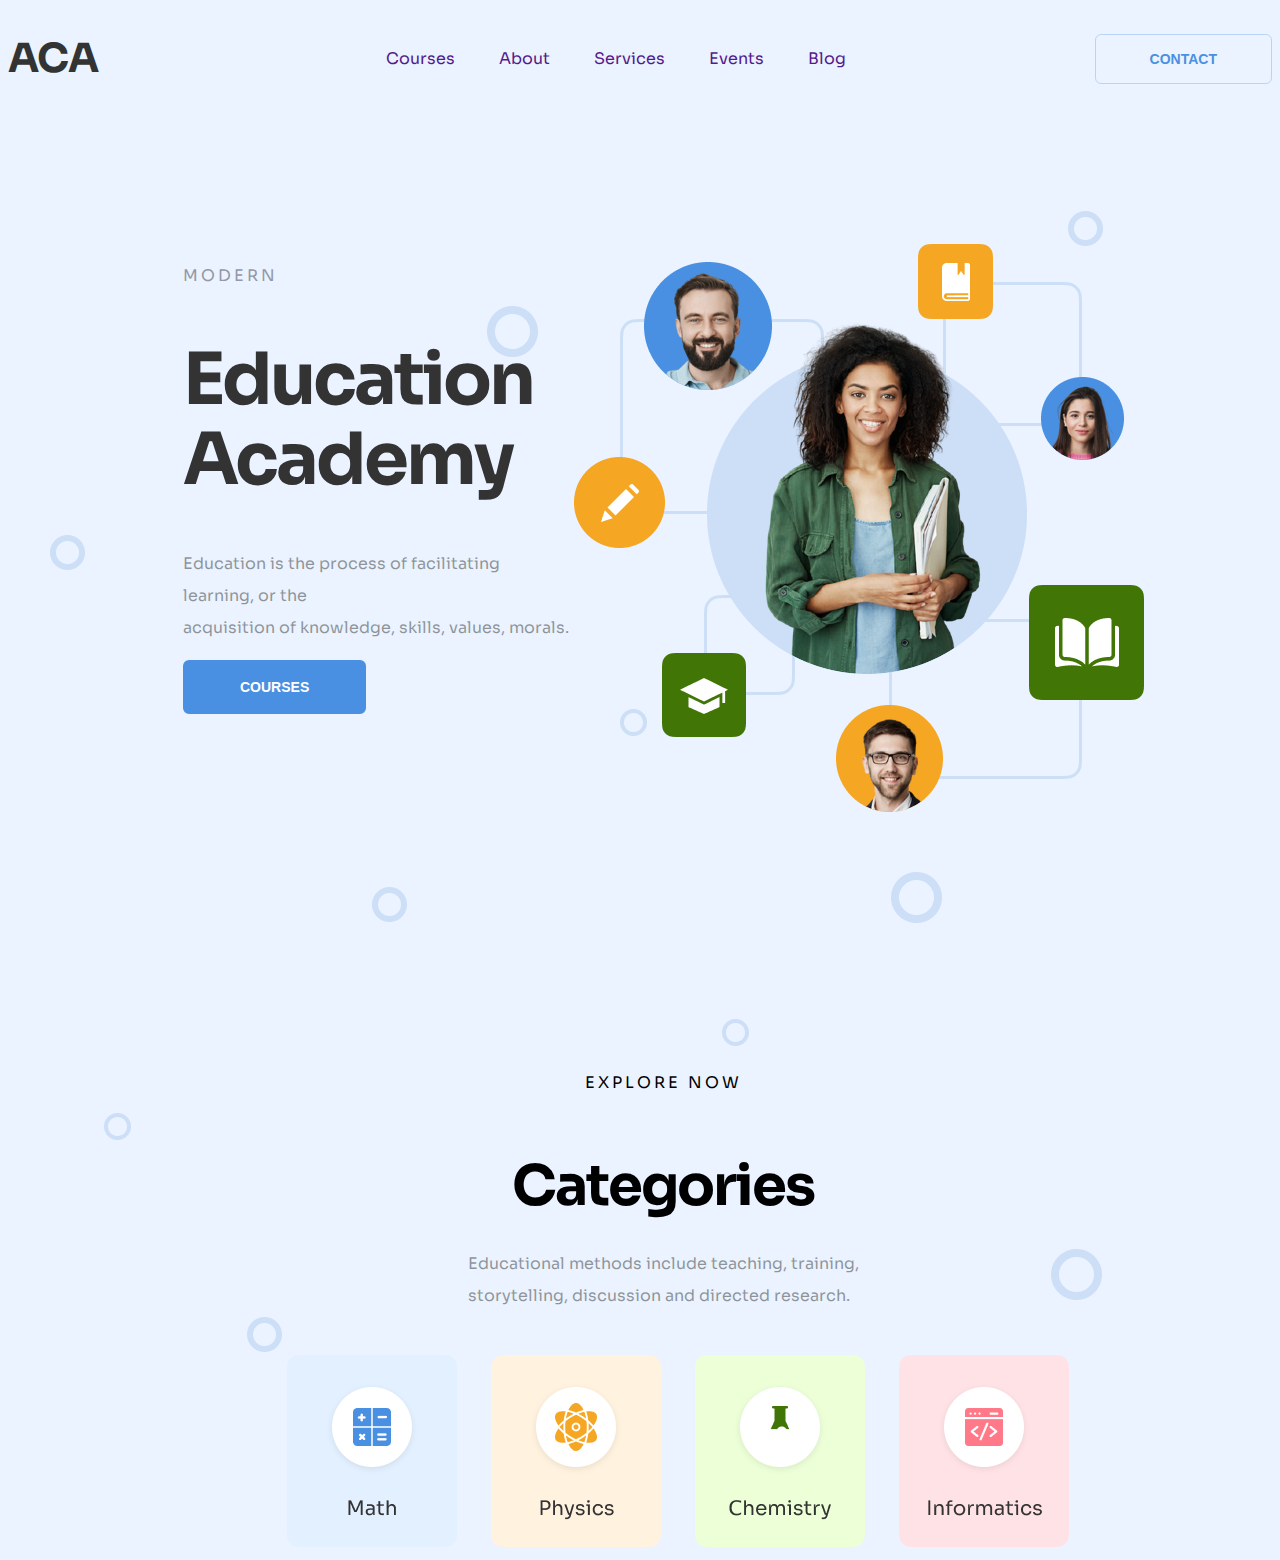
==== index.html @ 49e2a04e "Add files via upload" ====
<!DOCTYPE html>
<html lang="en">
<head>
    <meta charset="UTF-8">
    <meta http-equiv="X-UA-Compatible" content="IE=edge">
    <meta name="viewport" content="width=device-width, initial-scale=1.0">
    <title>Document</title>
    <link rel="stylesheet" href="style.css">
    <link rel="preconnect" href="https://fonts.googleapis.com">
<link rel="preconnect" href="https://fonts.gstatic.com" crossorigin>
<link href="https://fonts.googleapis.com/css2?family=Sora:wght@100;200;300;400;500;600;700;800&display=swap" rel="stylesheet">
</head>
<body>
    
        <header> 
                <div class="container">
                    <h1>ACA</h1>
                    <div class="links">
                        <a href="">
                            Courses
                        </a>
                        <a href="">
                            About
                        </a>
                        <a href="">
                            Services
                        </a>
                        <a href="">
                            Events
                        </a>
                        <a href="">
                            Blog
                        </a>
                    </div>
                    <input type="button" value="CONTACT">
                </div>
            </div>
        </header>
        
        <main>
                <div class="wrapper">
                    <div class="educ_academy">
                        <div class="Left_side">
                            <h3>Modern</h3>
                            <h1>Education
                                Academy</h1>
                            <p>Education is the process of facilitating learning, or the
                                <br> acquisition of knowledge, skills, values, morals.</p>
                            <input type="button" value="COURSES">
                        </div>
                        <img src="img/pic.png" alt="">
                    </div>
                        <div class="categories">
                            <h3>Explore Now</h3>
                            <h1>Categories</h1>
                            <p>Educational methods include teaching, training,<br>
                                storytelling, discussion and directed research.</p>
                                <div class="group">
                                    <img src="img/math.png" alt="">
                                    <img src="img/physics.png" alt="">
                                    <img src="img/chemistry.png" alt="">
                                    <img src="img/info.png" alt="">
                                </div>
                        </div>
                </div>
            </div>
        </main>
            
</body>
</html>
---- style.css ----
body{
    font-family: 'Sora', sans-serif;
    background-image: url(img/bg.png);
}

.wrapper{
    width: 76%;
    margin-left: 175px;
}
.container{
    display: flex;
    justify-content: space-between;
    align-items: center;
}

.links a{
    margin-left: 40px;
    cursor: pointer;
    text-decoration: none;
    font-weight: 400;
    font-size: 16px;
    line-height: 32px;
    text-align: center;
}

.container input{
    box-sizing: border-box;
    border: 1px solid rgba(74, 144, 226, 0.3);
    border-radius: 6px;
    font-weight: 700;
    font-size: 14px;
    line-height: 18px;
    text-align: center;
    text-transform: uppercase;
    color: #4A90E2;
    padding: 15px 54px;
    background: none;
    cursor: pointer;
}

.container input:hover{
    opacity: 0.8;
}

.container h1{
font-style: normal;
font-weight: 700;
font-size: 40px;
line-height: 48px;
letter-spacing: -1px;
color: #333333;
}

.educ_academy{
    display: flex;
    justify-content: space-between;
    margin-top: 134px;
}

.Left_side p{
    font-weight: 400;
    font-size: 16px;
    line-height: 32px;
    color: rgba(51, 51, 51, 0.5); 
}

.Left_side h1{
    font-weight: 700;
font-size: 72px;
line-height: 80px;
letter-spacing: -3px;

color: #333333;
}

.Left_side h3{
    font-weight: 400;
font-size: 16px;
line-height: 32px;
letter-spacing: 3px;
text-transform: uppercase;

color: #9497A5;
}

.Left_side input{
    border: solid #4a90e2;
    border-radius: 6px;
    background: #4A90E2;
    font-weight: 700;
    font-size: 14px;
    line-height: 18px;
    text-align: center;
    text-transform: uppercase;
    padding: 15px 54px;
    color: #FFFFFF;
    cursor: pointer;
}

.categories{
    margin-top: 239px;
    display: flex;
    flex-direction: column;
    align-items: center;
}

.categories h3{
    font-weight: 400;
font-size: 16px;
line-height: 32px;
letter-spacing: 3px;
text-transform: uppercase;
margin-bottom: 18px;
}

.categories h1{
    font-family: 'Sora';
font-style: normal;
font-weight: 700;
font-size: 56px;
line-height: 64px;
letter-spacing: -2px;
margin-bottom: 14px;
}

.categories p{
    font-weight: 400;
font-size: 16px;
line-height: 32px;
color: rgba(51, 51, 51, 0.5);
margin-bottom: 43px;

}

.group img{
    margin-left: 30px;
}
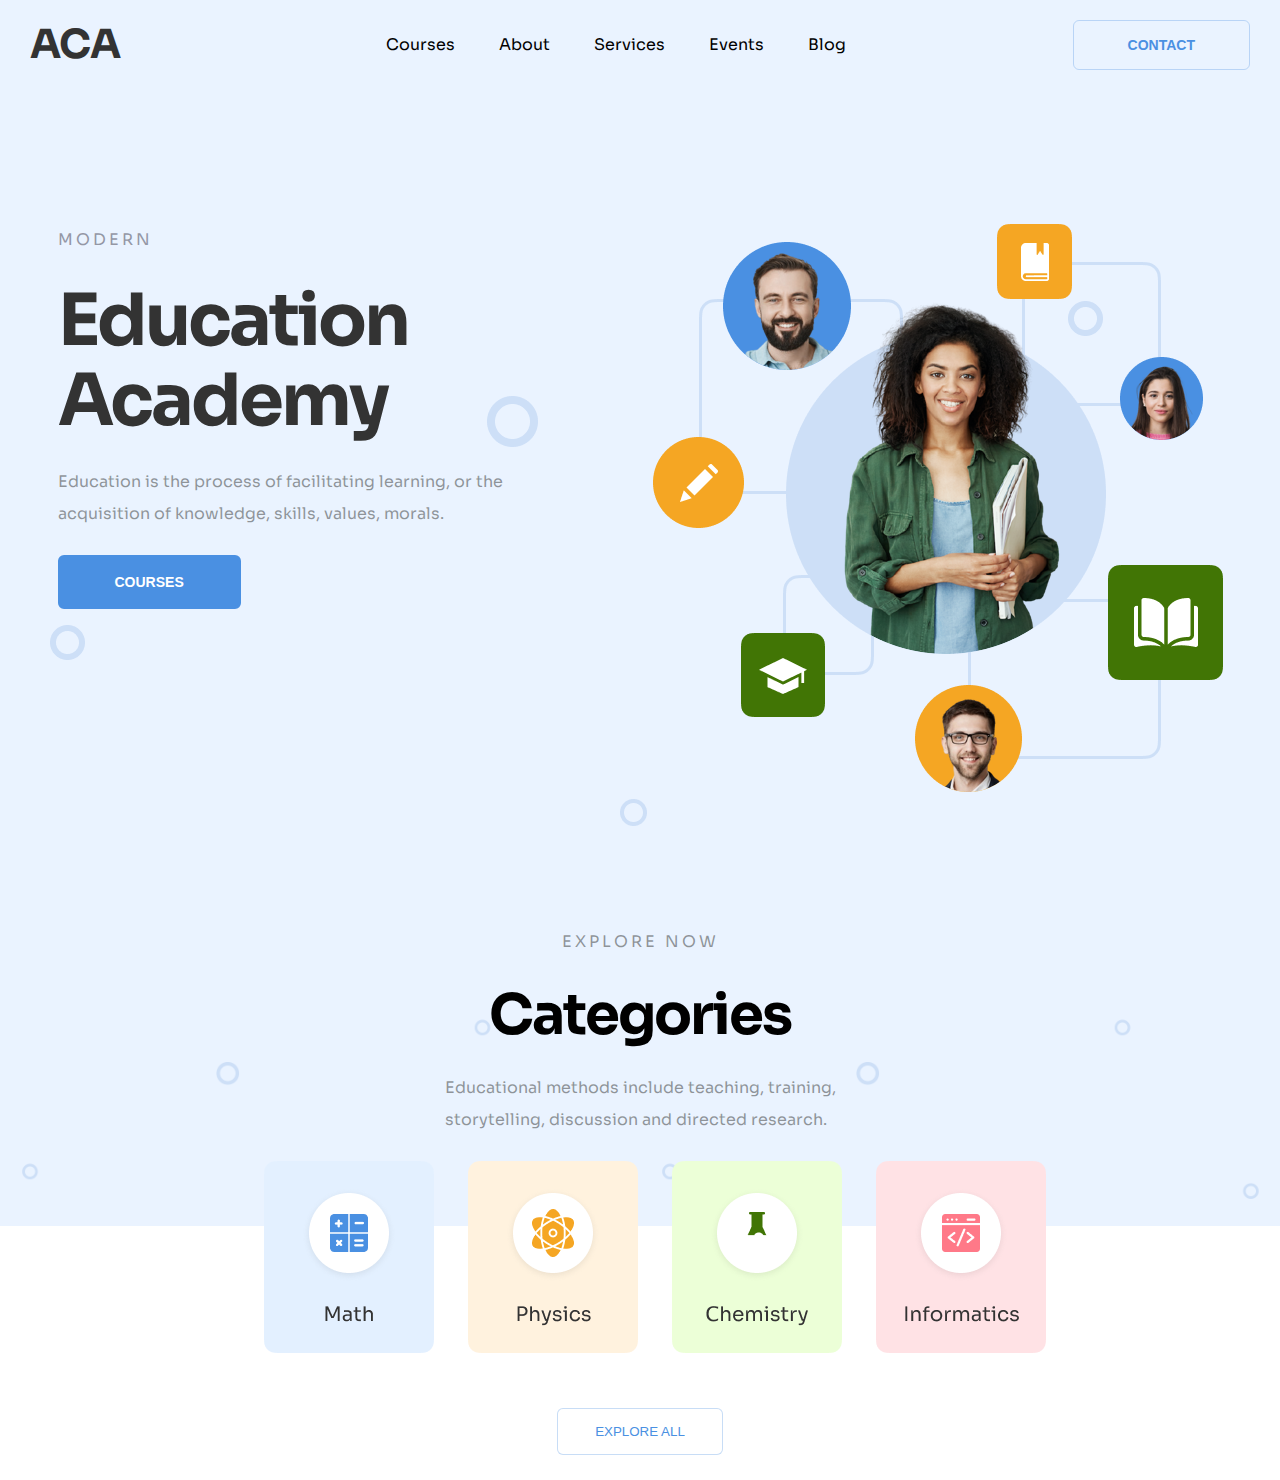
==== commit 4298b4f4: "Исправление фона" ====
--- a/index.html
+++ b/index.html
@@ -1,5 +1,6 @@
 <!DOCTYPE html>
 <html lang="en">
+
 <head>
     <meta charset="UTF-8">
     <meta http-equiv="X-UA-Compatible" content="IE=edge">
@@ -7,64 +8,81 @@
     <title>Document</title>
     <link rel="stylesheet" href="style.css">
     <link rel="preconnect" href="https://fonts.googleapis.com">
-<link rel="preconnect" href="https://fonts.gstatic.com" crossorigin>
-<link href="https://fonts.googleapis.com/css2?family=Sora:wght@100;200;300;400;500;600;700;800&display=swap" rel="stylesheet">
+    <link rel="preconnect" href="https://fonts.gstatic.com" crossorigin>
+    <link href="https://fonts.googleapis.com/css2?family=Sora:wght@100;200;300;400;500;600;700;800&display=swap"
+        rel="stylesheet">
 </head>
+
 <body>
-    
-        <header> 
-                <div class="container">
-                    <h1>ACA</h1>
-                    <div class="links">
-                        <a href="">
-                            Courses
-                        </a>
-                        <a href="">
-                            About
-                        </a>
-                        <a href="">
-                            Services
-                        </a>
-                        <a href="">
-                            Events
-                        </a>
-                        <a href="">
-                            Blog
-                        </a>
+
+    <header>
+        <div class="bg_blue">
+            <div class="container">
+                <h1>ACA</h1>
+                <div class="links">
+                    <a href="">
+                        Courses
+                    </a>
+                    <a href="">
+                        About
+                    </a>
+                    <a href="">
+                        Services
+                    </a>
+                    <a href="">
+                        Events
+                    </a>
+                    <a href="">
+                        Blog
+                    </a>
+                </div>
+                <input type="button" value="CONTACT">
+            </div>
+        </div>
+    </header>
+
+    <main>
+
+        <div class="bg_blue">
+            <div class="container">
+                <div class="educ_academy">
+                    <div class="Left_side">
+                        <h3>Modern</h3>
+                        <h1>Education
+                            <br>
+                            Academy
+                        </h1>
+                        <p>Education is the process of facilitating learning, or the
+                            <br> acquisition of knowledge, skills, values, morals.
+                        </p>
+                        <input type="button" value="COURSES">
                     </div>
-                    <input type="button" value="CONTACT">
+                    <img src="img/pic.png" alt="">
                 </div>
             </div>
-        </header>
-        
-        <main>
-                <div class="wrapper">
-                    <div class="educ_academy">
-                        <div class="Left_side">
-                            <h3>Modern</h3>
-                            <h1>Education
-                                Academy</h1>
-                            <p>Education is the process of facilitating learning, or the
-                                <br> acquisition of knowledge, skills, values, morals.</p>
-                            <input type="button" value="COURSES">
-                        </div>
-                        <img src="img/pic.png" alt="">
-                    </div>
-                        <div class="categories">
-                            <h3>Explore Now</h3>
-                            <h1>Categories</h1>
-                            <p>Educational methods include teaching, training,<br>
-                                storytelling, discussion and directed research.</p>
-                                <div class="group">
-                                    <img src="img/math.png" alt="">
-                                    <img src="img/physics.png" alt="">
-                                    <img src="img/chemistry.png" alt="">
-                                    <img src="img/info.png" alt="">
-                                </div>
-                        </div>
-                </div>
+        </div>
+
+        <div class="categories">
+
+            <div class="bg_blue"></div>
+
+            <h3>Explore Now</h3>
+            <h1>Categories</h1>
+            <p>Educational methods include teaching, training,<br>
+                storytelling, discussion and directed research.</p>
+            <div class="group">
+                <img src="img/math.png" alt="">
+                <img src="img/physics.png" alt="">
+                <img src="img/chemistry.png" alt="">
+                <img src="img/info.png" alt="">
             </div>
-        </main>
-            
+            <input type="button" value="Explore all">
+
+        </div>
+
+        </div>
+    </main>
+
 </body>
+
 </html>--- a/style.css
+++ b/style.css
@@ -1,29 +1,45 @@
-body{
-    font-family: 'Sora', sans-serif;
-    background-image: url(img/bg.png);
+* {
+    box-sizing: border-box;
+    margin: 0;
 }
 
-.wrapper{
+body {
+    font-family: 'Sora', sans-serif;
+}
+
+input {
+    background-color: white;
+    border: 1px solid rgba(74, 144, 226, 0.3);
+    border-radius: 6px;
+    padding: 15px 37px;
+    color: #4A90E2;
+    text-transform: uppercase;
+}
+
+input:hover {
+    opacity: .8;
+    cursor: pointer;
+}
+
+
+
+.bg_blue {
+    background: url('img/bg.png');
+}
+
+.wrapper {
     width: 76%;
     margin-left: 175px;
 }
-.container{
+
+.container {
     display: flex;
-    justify-content: space-between;
+    justify-content: center;
     align-items: center;
 }
 
-.links a{
-    margin-left: 40px;
-    cursor: pointer;
-    text-decoration: none;
-    font-weight: 400;
-    font-size: 16px;
-    line-height: 32px;
-    text-align: center;
-}
-
-.container input{
+/* Выбери этот вариант инпута или тот, что выше */
+.container input {
     box-sizing: border-box;
     border: 1px solid rgba(74, 144, 226, 0.3);
     border-radius: 6px;
@@ -38,52 +54,71 @@
     cursor: pointer;
 }
 
-.container input:hover{
-    opacity: 0.8;
+.container h1 {
+    font-style: normal;
+    font-weight: 700;
+    font-size: 40px;
+    line-height: 48px;
+    letter-spacing: -1px;
+    color: #333333;
 }
 
-.container h1{
-font-style: normal;
-font-weight: 700;
-font-size: 40px;
-line-height: 48px;
-letter-spacing: -1px;
-color: #333333;
+
+
+header .container {
+    justify-content: space-between;
+    padding: 20px 30px;
 }
 
-.educ_academy{
-    display: flex;
-    justify-content: space-between;
-    margin-top: 134px;
-}
-
-.Left_side p{
+.links a {
+    color: black;
+    margin-left: 40px;
+    cursor: pointer;
+    text-decoration: none;
     font-weight: 400;
     font-size: 16px;
     line-height: 32px;
-    color: rgba(51, 51, 51, 0.5); 
+    text-align: center;
 }
 
-.Left_side h1{
-    font-weight: 700;
-font-size: 72px;
-line-height: 80px;
-letter-spacing: -3px;
 
-color: #333333;
+.educ_academy {
+    display: flex;
+    justify-content: space-between;
+    padding: 134px 0;
 }
 
-.Left_side h3{
-    font-weight: 400;
-font-size: 16px;
-line-height: 32px;
-letter-spacing: 3px;
-text-transform: uppercase;
-
-color: #9497A5;
+.Left_side * {
+    padding-bottom: 25px;
 }
 
-.Left_side input{
+.Left_side p {
+    font-weight: 400;
+    font-size: 16px;
+    line-height: 32px;
+    color: rgba(51, 51, 51, 0.5);
+}
+
+.Left_side h1 {
+    font-weight: 700;
+    font-size: 72px;
+    line-height: 80px;
+    letter-spacing: -3px;
+
+    color: #333333;
+}
+
+.Left_side h3 {
+    font-weight: 400;
+    font-size: 16px;
+    line-height: 32px;
+    letter-spacing: 3px;
+    text-transform: uppercase;
+
+    color: #9497A5;
+}
+
+.Left_side input {
     border: solid #4a90e2;
     border-radius: 6px;
     background: #4A90E2;
@@ -97,42 +132,56 @@
     cursor: pointer;
 }
 
-.categories{
-    margin-top: 239px;
+.educ_academy img {
+    padding-left: 150px;
+}
+
+
+
+.categories {
     display: flex;
     flex-direction: column;
     align-items: center;
 }
 
-.categories h3{
-    font-weight: 400;
-font-size: 16px;
-line-height: 32px;
-letter-spacing: 3px;
-text-transform: uppercase;
-margin-bottom: 18px;
+.categories * {
+    margin-bottom: 25px;
 }
 
-.categories h1{
-    font-family: 'Sora';
-font-style: normal;
-font-weight: 700;
-font-size: 56px;
-line-height: 64px;
-letter-spacing: -2px;
-margin-bottom: 14px;
+.categories .bg_blue {
+    position: absolute;
+    z-index: -1;
+    width: 100%;
+    height: 300px;
+    background-size: 50%;
 }
 
-.categories p{
+.categories h3 {
+    color: rgba(51, 51, 51, 0.5);
     font-weight: 400;
-font-size: 16px;
-line-height: 32px;
-color: rgba(51, 51, 51, 0.5);
-margin-bottom: 43px;
+    font-size: 16px;
+    line-height: 32px;
+    letter-spacing: 3px;
+    text-transform: uppercase;
+}
+
+.categories h1 {
+    font-family: 'Sora';
+    font-style: normal;
+    font-weight: 700;
+    font-size: 56px;
+    line-height: 64px;
+    letter-spacing: -2px;
+}
+
+.categories p {
+    font-weight: 400;
+    font-size: 16px;
+    line-height: 32px;
+    color: rgba(51, 51, 51, 0.5);
 
 }
 
-.group img{
+.group img {
     margin-left: 30px;
-}
-
+}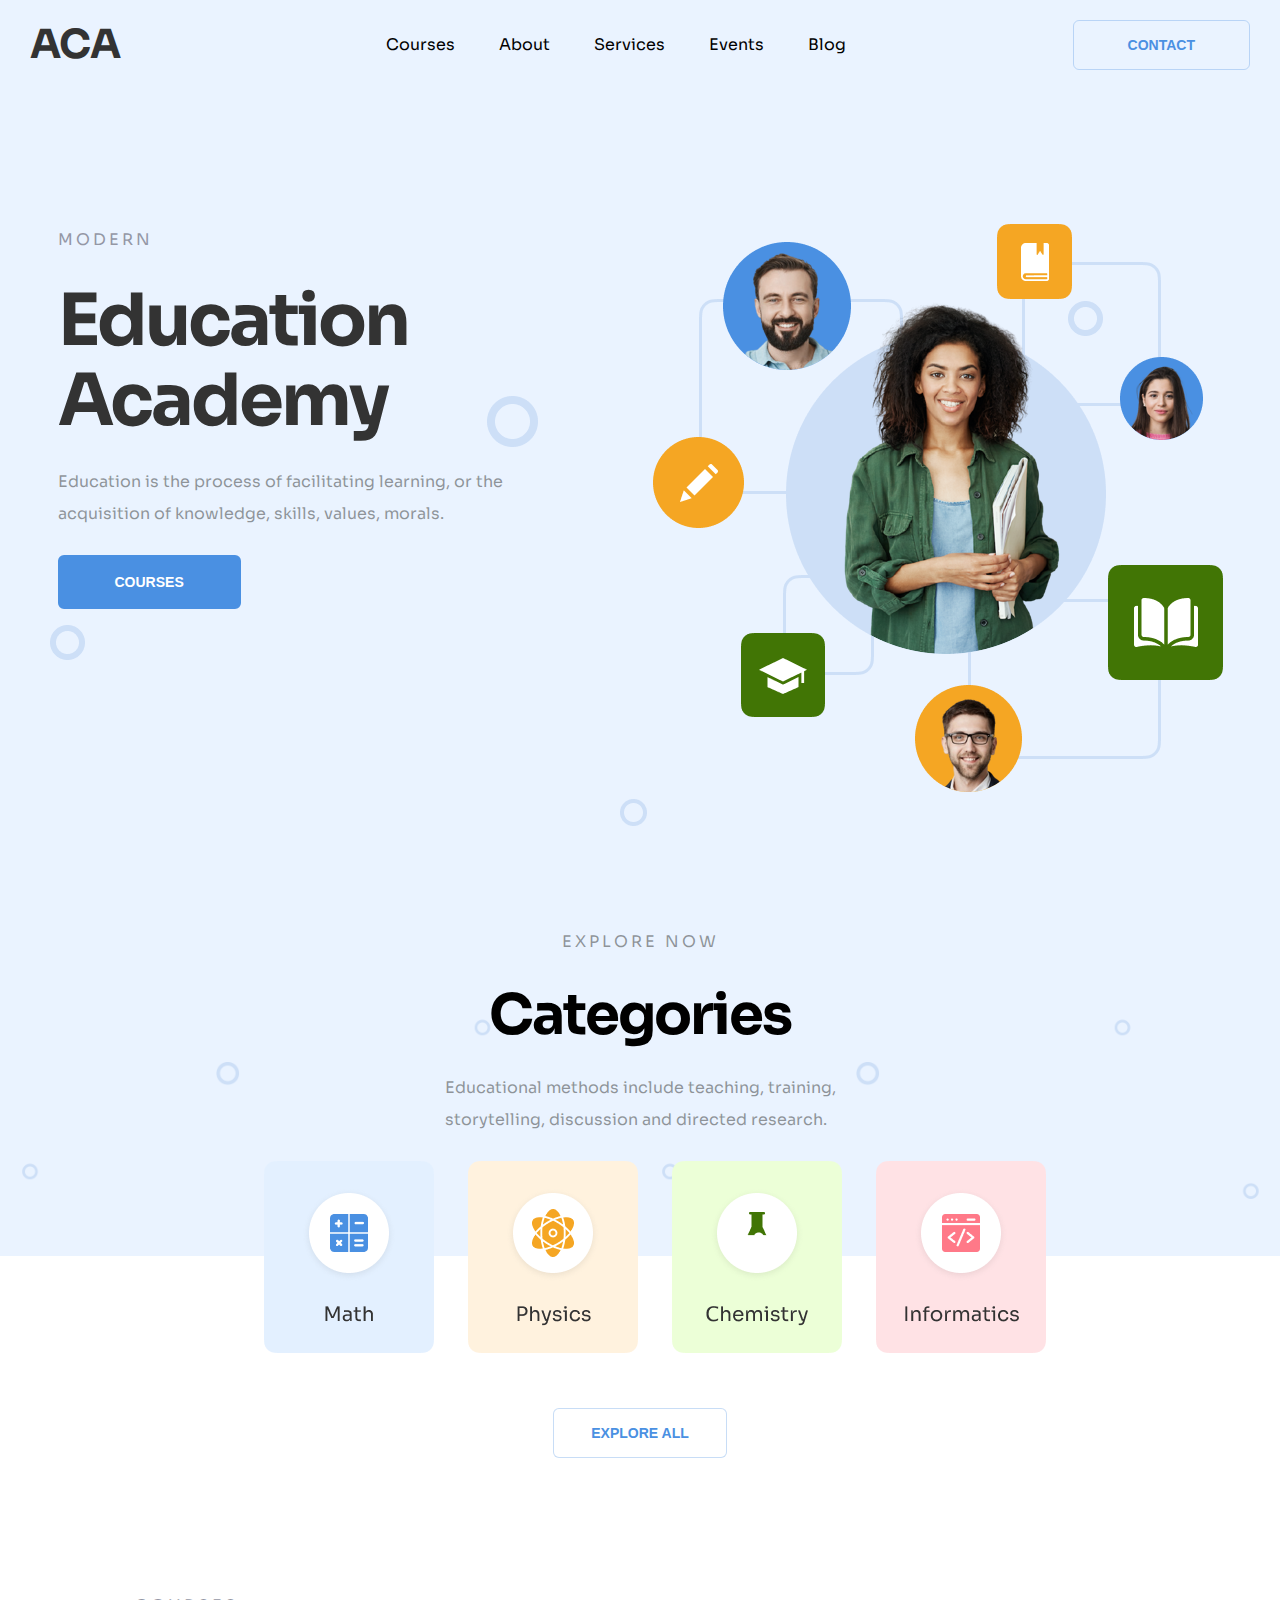
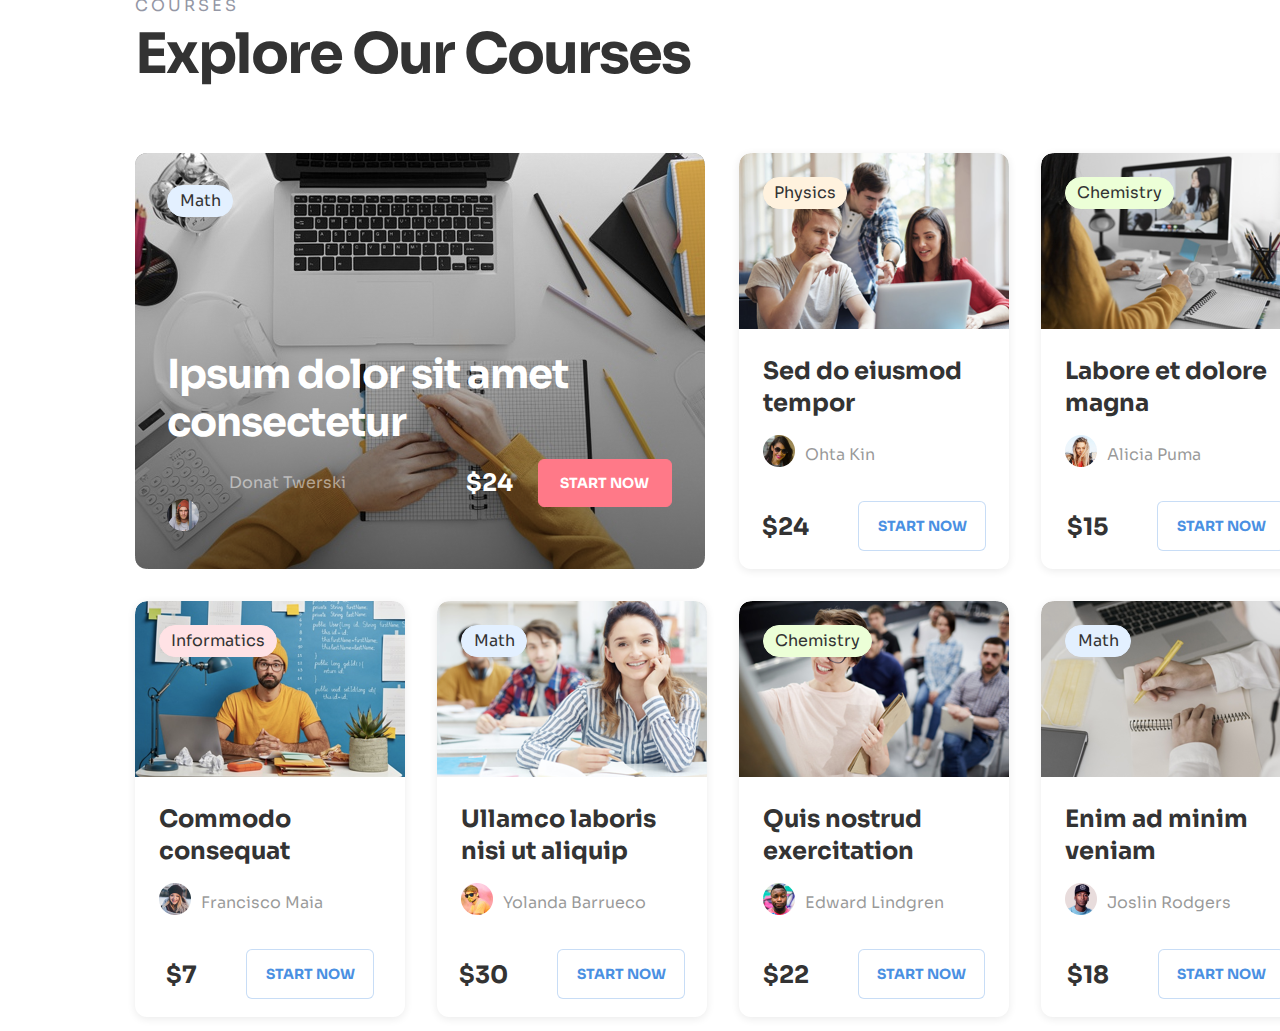
==== commit 79bac441: "Add files via upload" ====
--- a/index.html
+++ b/index.html
@@ -45,7 +45,7 @@
 
         <div class="bg_blue">
             <div class="container">
-                <div class="educ_academy">
+                <section class="educ_academy">
                     <div class="Left_side">
                         <h3>Modern</h3>
                         <h1>Education
@@ -58,11 +58,11 @@
                         <input type="button" value="COURSES">
                     </div>
                     <img src="img/pic.png" alt="">
-                </div>
+                </section>
             </div>
         </div>
 
-        <div class="categories">
+        <section class="categories">
 
             <div class="bg_blue"></div>
 
@@ -77,10 +77,88 @@
                 <img src="img/info.png" alt="">
             </div>
             <input type="button" value="Explore all">
+        </section>
 
-        </div>
-
-        </div>
+        <section class="courses">
+            <h5>Courses</h5>
+            <h2>Explore Our 
+                Courses</h2>
+                <div class="courses_container">
+                    <div class="course1">
+                        <input type="text" value="Math" class="Math">
+                        <h1>Ipsum dolor sit amet
+                            consectetur</h1>
+                            <div class="group_course1">
+                                <h4>Donat Twerski</h4>
+                                <p>$24</p>
+                                <input type="button" value="Start Now">
+                            </div>
+                        
+                    </div>
+                    <div class="course2">
+                        <input type="text" value="Physics" class="Physics">
+                        <p class="course_text">Sed do eiusmod tempor</p>
+                        <h4 class="course_name">Ohta Kin</h4>
+                        <div class="group_course2">
+                            
+                            <p class="prising">$24</p>
+                            <input type="button" value="Start Now" class="button_courses">
+                        </div>
+                        
+                    </div>
+                    <div class="course3">
+                        <input type="text" value="Chemistry" class="Chemistry">
+                        <p class="course_text">Labore et dolore magna</p>
+                        <h4 class="course_name">Alicia Puma</h4>
+                        <div class="group_course2">
+                            
+                            <p class="prising">$15</p>
+                            <input type="button" value="Start Now" class="button_courses">
+                        </div>
+                        
+                    </div>
+                    <div class="course4">
+                        <input type="text" value="Informatics" class="Informatics">
+                        <p class="course_text">Commodo consequat</p>
+                        <h4 class="course_name">Francisco Maia</h4>
+                        <div class="group_course2">
+                            
+                            <p class="prising">$7</p>
+                            <input type="button" value="Start Now" class="button_courses">
+                        </div>
+                    </div>
+                    <div class="course5">
+                        <input type="text" value="Math" class="Math2">
+                        <p class="course_text">Ullamco laboris <br> nisi ut aliquip</p>
+                        <h4 class="course_name">Yolanda Barrueco</h4>
+                        <div class="group_course2">
+                            
+                            <p class="prising">$30</p>
+                            <input type="button" value="Start Now" class="button_courses">
+                        </div>
+                    </div>
+                    <div class="course6">
+                        <input type="text" value="Chemistry" class="Chemistry">
+                        <p class="course_text">Quis nostrud exercitation</p>
+                        <h4 class="course_name">Edward Lindgren</h4>
+                        <div class="group_course2">
+                            
+                            <p class="prising">$22</p>
+                            <input type="button" value="Start Now" class="button_courses">
+                        </div>
+                    </div>
+                    <div class="course7">
+                        <input type="text" value="Math" class="Math2">
+                        <p class="course_text">Enim ad minim veniam</p>
+                        <h4 class="course_name">Joslin Rodgers</h4>
+                        <div class="group_course2">
+                            
+                            <p class="prising">$18</p>
+                            <input type="button" value="Start Now" class="button_courses">
+                    </div>
+                                  
+                </div>
+        </section>
     </main>
 
 </body>
--- a/style.css
+++ b/style.css
@@ -7,14 +7,7 @@
     font-family: 'Sora', sans-serif;
 }
 
-input {
-    background-color: white;
-    border: 1px solid rgba(74, 144, 226, 0.3);
-    border-radius: 6px;
-    padding: 15px 37px;
-    color: #4A90E2;
-    text-transform: uppercase;
-}
+
 
 input:hover {
     opacity: .8;
@@ -25,11 +18,6 @@
 
 .bg_blue {
     background: url('img/bg.png');
-}
-
-.wrapper {
-    width: 76%;
-    margin-left: 175px;
 }
 
 .container {
@@ -38,7 +26,6 @@
     align-items: center;
 }
 
-/* Выбери этот вариант инпута или тот, что выше */
 .container input {
     box-sizing: border-box;
     border: 1px solid rgba(74, 144, 226, 0.3);
@@ -152,7 +139,7 @@
     position: absolute;
     z-index: -1;
     width: 100%;
-    height: 300px;
+    height: 330px;
     background-size: 50%;
 }
 
@@ -184,4 +171,267 @@
 
 .group img {
     margin-left: 30px;
+}
+
+.categories input{
+    font-weight: 700;
+    font-size: 14px;
+    line-height: 18px;
+    color: #4A90E2;
+    border: 1px solid rgba(74, 144, 226, 0.3);
+    border-radius: 6px;
+    padding:15px 37px;
+    background: #ffffff;
+    text-transform: uppercase;
+}
+
+.courses h2{
+    font-weight: 700;
+font-size: 56px;
+line-height: 64px;
+letter-spacing: -2px;
+
+color: #333333;
+}
+
+.courses h5{
+    font-weight: 400;
+font-size: 16px;
+line-height: 32px;
+letter-spacing: 3px;
+text-transform: uppercase;
+
+color: #9497A5;
+}
+
+.courses{
+    margin-left: 135px;
+    margin-top: 107px;
+}
+
+.courses_container{
+    display: grid;
+    grid-template-columns: repeat(4,1fr);
+    grid-template-rows: repeat(2,1fr);
+    grid-gap: 32px;
+    margin-top: 67px;
+}
+
+.course1{
+    width: 570px;
+    height: 416px;
+    background-image: url(img/Group\ 8.png);
+    grid-column: span 2;
+}
+
+.Math{
+    font-family: 'Sora';
+    font-weight: 400;
+    font-size: 16px;
+    line-height: 32px;
+    color: #333333;
+    background: #E3F0FF;
+    border: 1px solid #E3F0FF;
+    border-radius: 16px;
+    width: 66px;
+    height: 32px;
+    text-align: center;
+    margin: 32px 32px;
+}
+
+.Math2{
+    font-family: 'Sora';
+    font-weight: 400;
+    font-size: 16px;
+    line-height: 32px;
+    color: #333333;
+    background: #E3F0FF;
+    border: 1px solid #E3F0FF;
+    border-radius: 16px;
+    width: 66px;
+    height: 32px;
+    text-align: center;
+    margin: 24px;
+}
+
+.course1 h1{
+    font-family: 'Sora';
+    font-weight: 700;
+    font-size: 40px;
+    line-height: 48px;
+    letter-spacing: -1px;
+    color: #FFFFFF;
+    padding: 102px 0 0 32px;
+}
+
+.course1 h4{
+    font-family: 'Sora';
+    font-weight: 400;
+    font-size: 16px;
+    line-height: 32px;
+    color: rgba(255, 255, 255, 0.502972);
+}
+
+.group_course1{
+    display: flex;
+    justify-content: center;
+    align-items: center;
+    margin-top: 12px;
+    margin-left: 60px;
+}
+
+.group_course1 p{
+    font-family: 'Sora';
+    margin-left: 120px;
+    font-weight: 700;
+font-size: 24px;
+line-height: 32px;
+color: #FFFFFF;
+}
+
+.group_course1 input{
+    font-family: 'Sora';
+    margin-left: 25px;
+    font-weight: 700;
+    font-size: 14px;
+    line-height: 18px;
+    text-align: center;
+    text-transform: uppercase;
+    color: #FFFFFF;
+    background: #FF7988;
+    width: 134px;
+    height: 48px;
+    border: 1px solid #FF7988;
+    border-radius: 6px;
+}
+
+.course2{
+background-image: url(img/Group\ 7.png);
+}
+
+.course3{
+    background-image: url(img/Group\ 9.png);
+    }
+
+.course4{
+background-image: url(img/Group\ 6.png);
+}
+
+.course5{
+background-image: url(img/Group\ 5.png);
+}
+
+.course6{
+background-image: url(img/Group\ 3.png);
+}
+
+.course7{
+background-image: url(img/Group\ 4.png);
+}
+
+.course2 ,.course3,.course4,.course5,.course6,.course7{
+width: 270px;
+height: 416px;
+background-repeat: no-repeat;
+box-shadow: 0px 2px 8px rgba(0, 0, 0, 0.0818614);
+border-radius: 12px;
+}
+
+.Physics{
+    font-weight: 400;
+    font-size: 16px;
+    line-height: 32px;
+    color: #333333;
+    font-family: 'Sora';
+    background: #FFF2DE;
+    border-radius: 16px;
+    width: 84px;
+    height: 32px;
+    text-align: center;
+    margin: 24px;
+    border: 1px solid #fff2de;
+}
+
+.course_text{
+    font-weight: 700;
+    font-size: 24px;
+    line-height: 32px;
+    color: #333333;
+    font-family: 'Sora';
+    margin-top: 122px;
+    margin-left: 24px;
+}
+
+.course_name{
+    font-family: 'Sora';
+    padding:20px 0 0 66px;
+    font-weight: 400;
+    font-size: 16px;
+    line-height: 32px;
+    color: rgba(51, 51, 51, 0.5);
+}
+
+.prising{
+    font-family: 'Sora';
+    font-style: normal;
+    font-weight: 700;
+    font-size: 24px;
+    line-height: 32px;
+    color: #333333;
+}
+
+.group_course2{
+    display: flex;
+    justify-content: center;
+    align-items: center;
+}
+
+.group_course2 input{
+    margin-left: 49px;
+    margin-top: 30px;
+    margin-bottom: 32px;
+    font-family: 'Sora';
+    font-style: normal;
+    font-weight: 700;
+    font-size: 14px;
+    line-height: 18px;
+    text-align: center;
+    text-transform: uppercase;
+    color: #4A90E2;
+    border: 1px solid rgba(74, 144, 226, 0.3);
+    border-radius: 6px;
+    padding: 15px 18.02px;
+    background: #ffffff;
+}
+
+.Chemistry{
+    font-family: 'Sora';
+    font-style: normal;
+    font-weight: 400;
+    font-size: 16px;
+    line-height: 32px;
+    color: #333333;
+    background: #ECFFD7;
+    border: 1px solid #ECFFD7;
+    border-radius: 16px;
+    text-align: center;
+    width: 109px;
+    height: 32px;
+    margin: 24px;
+}
+
+.Informatics{
+    font-family: 'Sora';
+font-style: normal;
+font-weight: 400;
+font-size: 16px;
+line-height: 32px;
+color: #333333;
+width: 118px;
+height: 32px;
+background: #FFE2E5;
+border-radius: 16px;
+border: 1px solid #FFE2E5;
+margin: 24px;
+text-align: center;
 }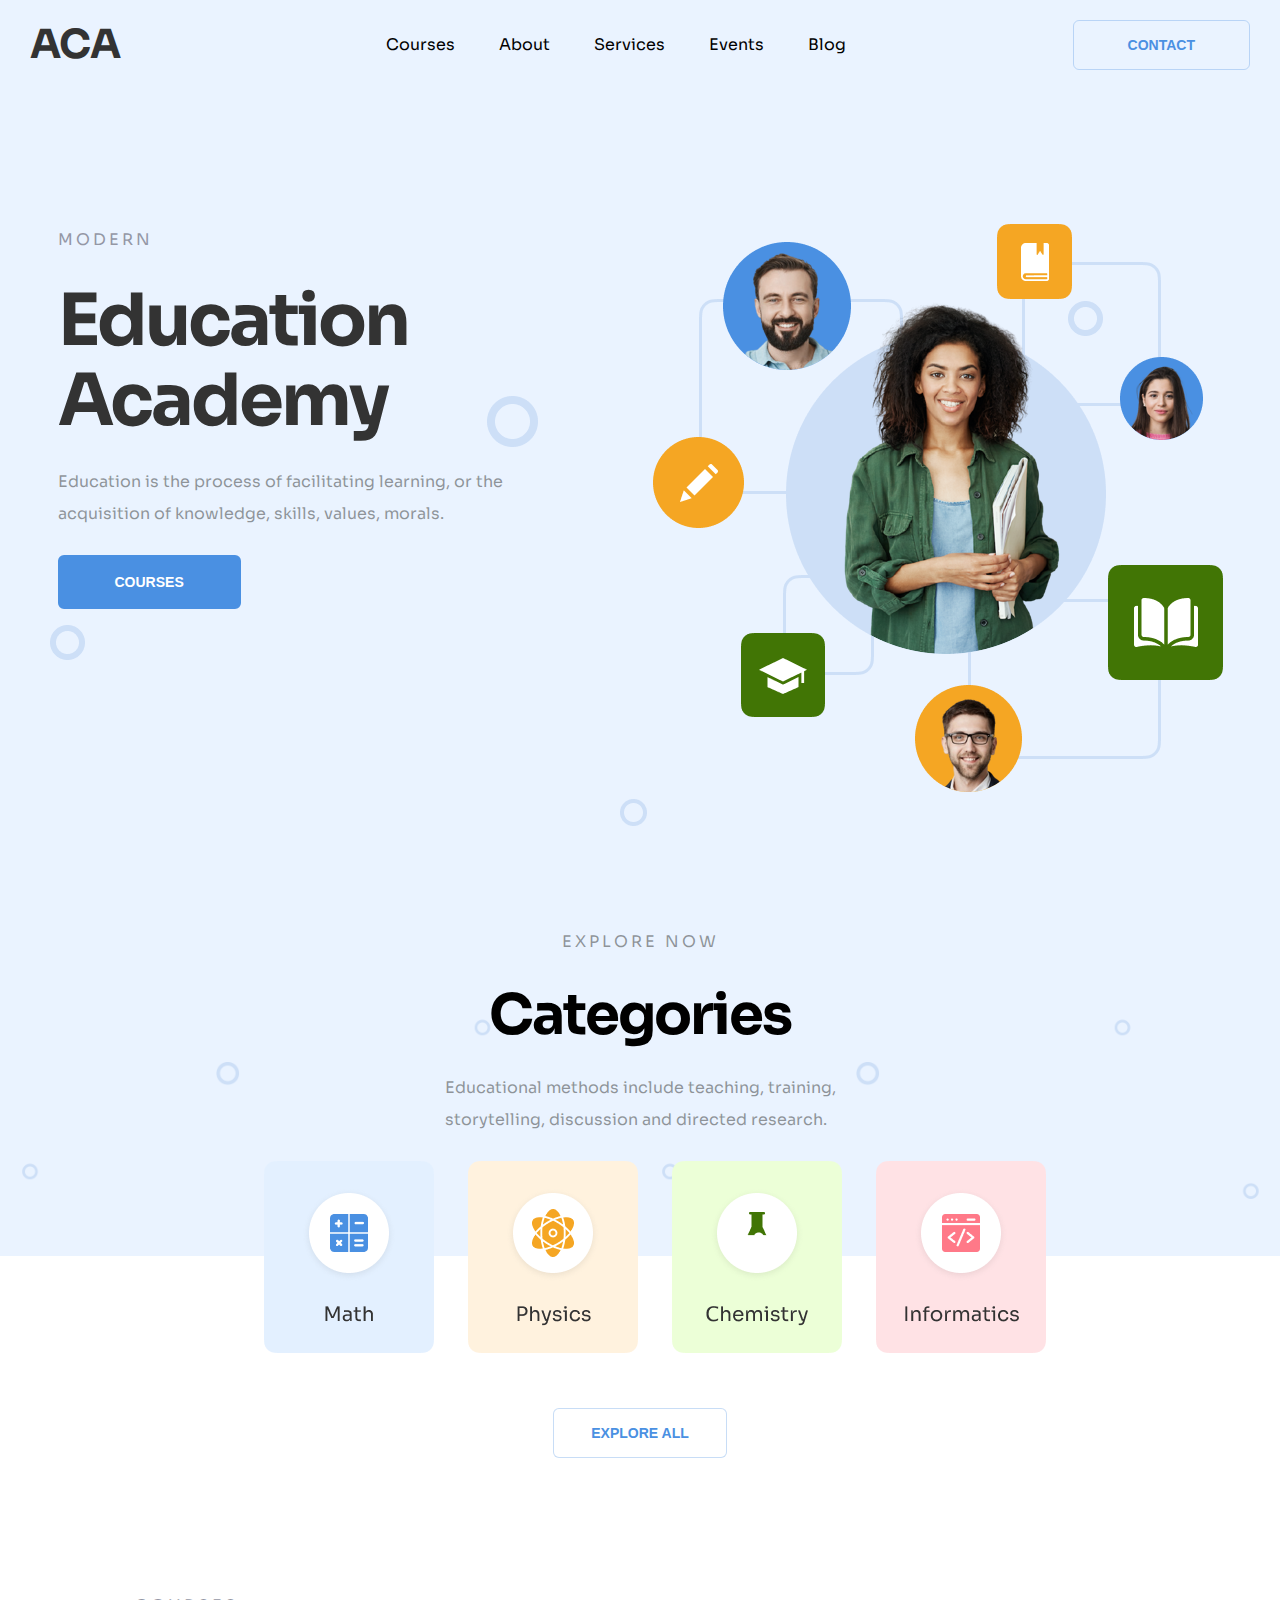
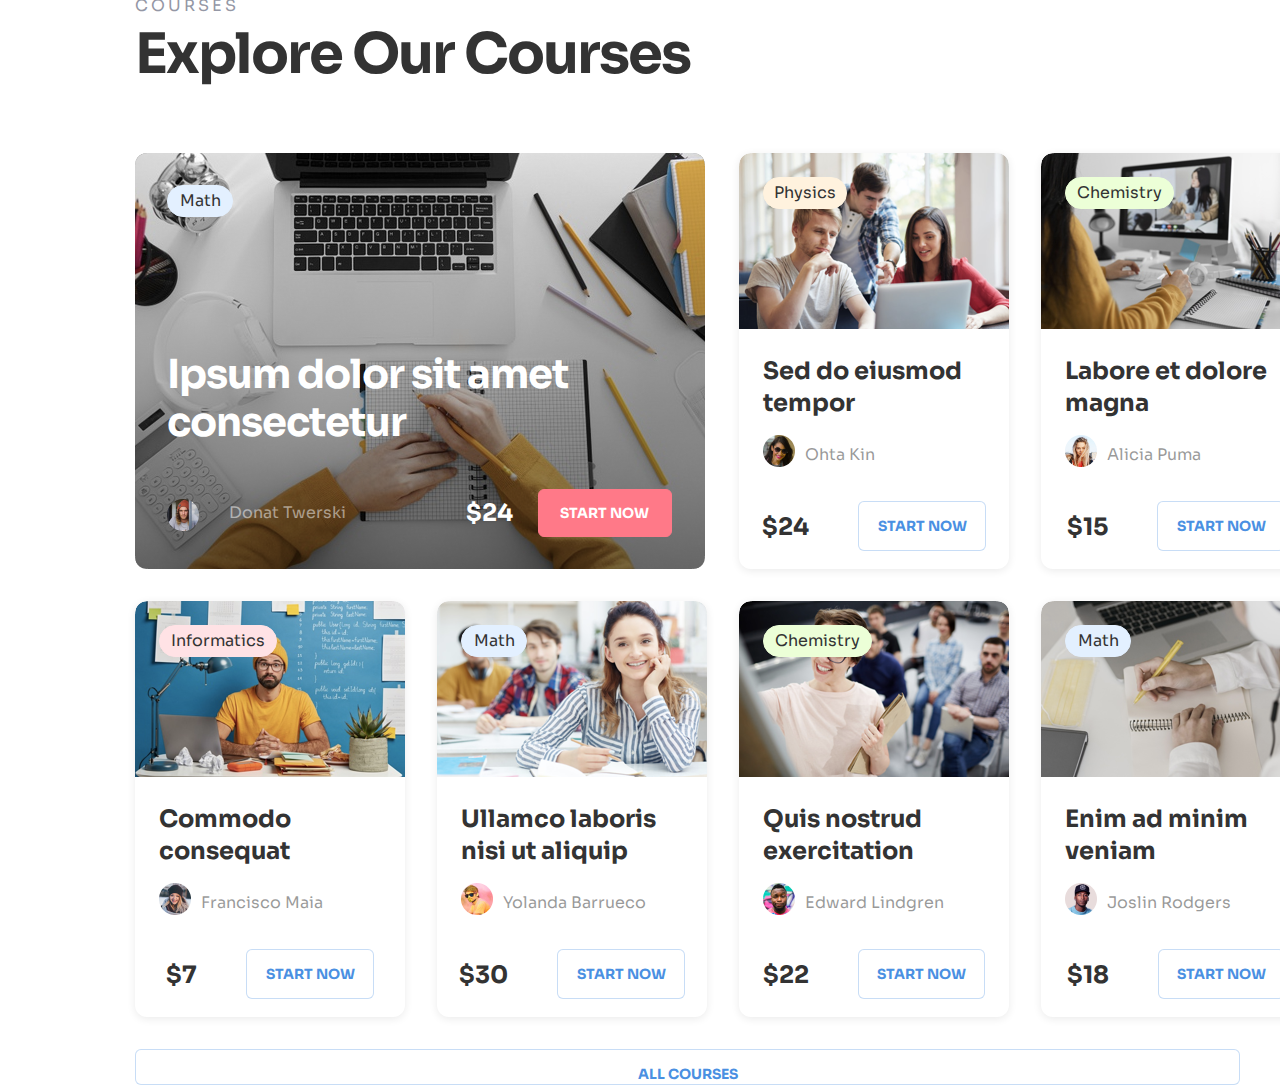
==== commit c5fe8c6a: "Добавление курсов" ====
--- a/index.html
+++ b/index.html
@@ -92,37 +92,31 @@
                                 <h4>Donat Twerski</h4>
                                 <p>$24</p>
                                 <input type="button" value="Start Now">
-                            </div>
-                        
+                            </div>    
                     </div>
                     <div class="course2">
                         <input type="text" value="Physics" class="Physics">
                         <p class="course_text">Sed do eiusmod tempor</p>
                         <h4 class="course_name">Ohta Kin</h4>
                         <div class="group_course2">
-                            
                             <p class="prising">$24</p>
                             <input type="button" value="Start Now" class="button_courses">
                         </div>
-                        
                     </div>
                     <div class="course3">
                         <input type="text" value="Chemistry" class="Chemistry">
                         <p class="course_text">Labore et dolore magna</p>
                         <h4 class="course_name">Alicia Puma</h4>
                         <div class="group_course2">
-                            
                             <p class="prising">$15</p>
                             <input type="button" value="Start Now" class="button_courses">
                         </div>
-                        
                     </div>
                     <div class="course4">
                         <input type="text" value="Informatics" class="Informatics">
                         <p class="course_text">Commodo consequat</p>
                         <h4 class="course_name">Francisco Maia</h4>
                         <div class="group_course2">
-                            
                             <p class="prising">$7</p>
                             <input type="button" value="Start Now" class="button_courses">
                         </div>
@@ -132,7 +126,6 @@
                         <p class="course_text">Ullamco laboris <br> nisi ut aliquip</p>
                         <h4 class="course_name">Yolanda Barrueco</h4>
                         <div class="group_course2">
-                            
                             <p class="prising">$30</p>
                             <input type="button" value="Start Now" class="button_courses">
                         </div>
@@ -142,7 +135,6 @@
                         <p class="course_text">Quis nostrud exercitation</p>
                         <h4 class="course_name">Edward Lindgren</h4>
                         <div class="group_course2">
-                            
                             <p class="prising">$22</p>
                             <input type="button" value="Start Now" class="button_courses">
                         </div>
@@ -155,9 +147,10 @@
                             
                             <p class="prising">$18</p>
                             <input type="button" value="Start Now" class="button_courses">
+                        </div>       
                     </div>
-                                  
                 </div>
+            <input type="button" value="All courses" class="all_courses">
         </section>
     </main>
 
--- a/style.css
+++ b/style.css
@@ -205,6 +205,8 @@
 }
 
 .courses{
+    display: flex;
+    flex-direction: column;
     margin-left: 135px;
     margin-top: 107px;
 }
@@ -276,7 +278,7 @@
     display: flex;
     justify-content: center;
     align-items: center;
-    margin-top: 12px;
+    margin-top: 42px;
     margin-left: 60px;
 }
 
@@ -434,4 +436,23 @@
 border: 1px solid #FFE2E5;
 margin: 24px;
 text-align: center;
+}
+
+.all_courses{
+    display: flex;
+    justify-content: center;
+    font-family: 'Sora';
+    font-style: normal;
+    font-weight: 700;
+    font-size: 14px;
+    line-height: 18px;
+    text-align: center;
+    text-transform: uppercase;
+    color: #4A90E2;
+    border: 1px solid rgba(74, 144, 226, 0.3);
+    border-radius: 6px;
+    background: #ffffff;
+    margin-top: 32px;
+    margin-right: 40px;
+    padding-top: 15px;
 }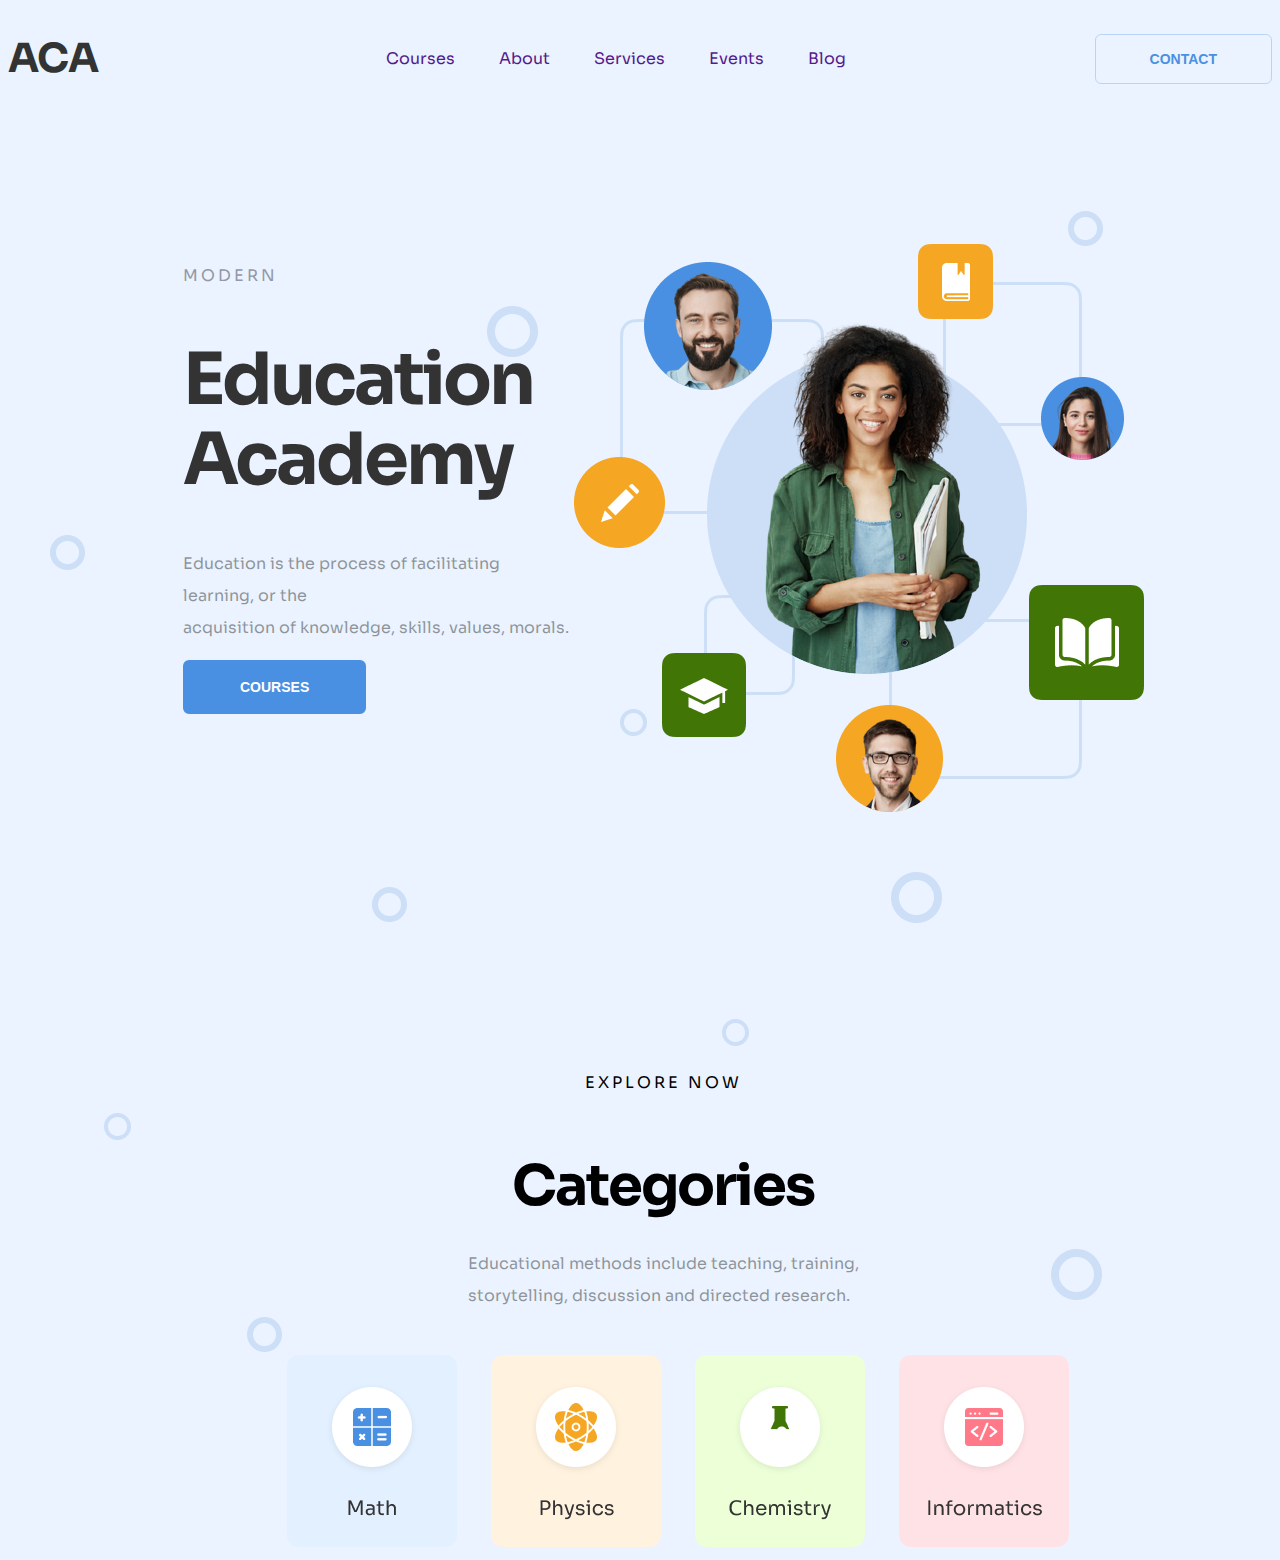
==== commit 2b9ae8eb: "Revert "Исправление фона"" ====
--- a/index.html
+++ b/index.html
@@ -1,6 +1,5 @@
 <!DOCTYPE html>
 <html lang="en">
-
 <head>
     <meta charset="UTF-8">
     <meta http-equiv="X-UA-Compatible" content="IE=edge">
@@ -8,152 +7,64 @@
     <title>Document</title>
     <link rel="stylesheet" href="style.css">
     <link rel="preconnect" href="https://fonts.googleapis.com">
-    <link rel="preconnect" href="https://fonts.gstatic.com" crossorigin>
-    <link href="https://fonts.googleapis.com/css2?family=Sora:wght@100;200;300;400;500;600;700;800&display=swap"
-        rel="stylesheet">
+<link rel="preconnect" href="https://fonts.gstatic.com" crossorigin>
+<link href="https://fonts.googleapis.com/css2?family=Sora:wght@100;200;300;400;500;600;700;800&display=swap" rel="stylesheet">
 </head>
-
 <body>
-
-    <header>
-        <div class="bg_blue">
-            <div class="container">
-                <h1>ACA</h1>
-                <div class="links">
-                    <a href="">
-                        Courses
-                    </a>
-                    <a href="">
-                        About
-                    </a>
-                    <a href="">
-                        Services
-                    </a>
-                    <a href="">
-                        Events
-                    </a>
-                    <a href="">
-                        Blog
-                    </a>
+    
+        <header> 
+                <div class="container">
+                    <h1>ACA</h1>
+                    <div class="links">
+                        <a href="">
+                            Courses
+                        </a>
+                        <a href="">
+                            About
+                        </a>
+                        <a href="">
+                            Services
+                        </a>
+                        <a href="">
+                            Events
+                        </a>
+                        <a href="">
+                            Blog
+                        </a>
+                    </div>
+                    <input type="button" value="CONTACT">
                 </div>
-                <input type="button" value="CONTACT">
             </div>
-        </div>
-    </header>
-
-    <main>
-
-        <div class="bg_blue">
-            <div class="container">
-                <section class="educ_academy">
-                    <div class="Left_side">
-                        <h3>Modern</h3>
-                        <h1>Education
-                            <br>
-                            Academy
-                        </h1>
-                        <p>Education is the process of facilitating learning, or the
-                            <br> acquisition of knowledge, skills, values, morals.
-                        </p>
-                        <input type="button" value="COURSES">
+        </header>
+        
+        <main>
+                <div class="wrapper">
+                    <div class="educ_academy">
+                        <div class="Left_side">
+                            <h3>Modern</h3>
+                            <h1>Education
+                                Academy</h1>
+                            <p>Education is the process of facilitating learning, or the
+                                <br> acquisition of knowledge, skills, values, morals.</p>
+                            <input type="button" value="COURSES">
+                        </div>
+                        <img src="img/pic.png" alt="">
                     </div>
-                    <img src="img/pic.png" alt="">
-                </section>
+                        <div class="categories">
+                            <h3>Explore Now</h3>
+                            <h1>Categories</h1>
+                            <p>Educational methods include teaching, training,<br>
+                                storytelling, discussion and directed research.</p>
+                                <div class="group">
+                                    <img src="img/math.png" alt="">
+                                    <img src="img/physics.png" alt="">
+                                    <img src="img/chemistry.png" alt="">
+                                    <img src="img/info.png" alt="">
+                                </div>
+                        </div>
+                </div>
             </div>
-        </div>
-
-        <section class="categories">
-
-            <div class="bg_blue"></div>
-
-            <h3>Explore Now</h3>
-            <h1>Categories</h1>
-            <p>Educational methods include teaching, training,<br>
-                storytelling, discussion and directed research.</p>
-            <div class="group">
-                <img src="img/math.png" alt="">
-                <img src="img/physics.png" alt="">
-                <img src="img/chemistry.png" alt="">
-                <img src="img/info.png" alt="">
-            </div>
-            <input type="button" value="Explore all">
-        </section>
-
-        <section class="courses">
-            <h5>Courses</h5>
-            <h2>Explore Our 
-                Courses</h2>
-                <div class="courses_container">
-                    <div class="course1">
-                        <input type="text" value="Math" class="Math">
-                        <h1>Ipsum dolor sit amet
-                            consectetur</h1>
-                            <div class="group_course1">
-                                <h4>Donat Twerski</h4>
-                                <p>$24</p>
-                                <input type="button" value="Start Now">
-                            </div>    
-                    </div>
-                    <div class="course2">
-                        <input type="text" value="Physics" class="Physics">
-                        <p class="course_text">Sed do eiusmod tempor</p>
-                        <h4 class="course_name">Ohta Kin</h4>
-                        <div class="group_course2">
-                            <p class="prising">$24</p>
-                            <input type="button" value="Start Now" class="button_courses">
-                        </div>
-                    </div>
-                    <div class="course3">
-                        <input type="text" value="Chemistry" class="Chemistry">
-                        <p class="course_text">Labore et dolore magna</p>
-                        <h4 class="course_name">Alicia Puma</h4>
-                        <div class="group_course2">
-                            <p class="prising">$15</p>
-                            <input type="button" value="Start Now" class="button_courses">
-                        </div>
-                    </div>
-                    <div class="course4">
-                        <input type="text" value="Informatics" class="Informatics">
-                        <p class="course_text">Commodo consequat</p>
-                        <h4 class="course_name">Francisco Maia</h4>
-                        <div class="group_course2">
-                            <p class="prising">$7</p>
-                            <input type="button" value="Start Now" class="button_courses">
-                        </div>
-                    </div>
-                    <div class="course5">
-                        <input type="text" value="Math" class="Math2">
-                        <p class="course_text">Ullamco laboris <br> nisi ut aliquip</p>
-                        <h4 class="course_name">Yolanda Barrueco</h4>
-                        <div class="group_course2">
-                            <p class="prising">$30</p>
-                            <input type="button" value="Start Now" class="button_courses">
-                        </div>
-                    </div>
-                    <div class="course6">
-                        <input type="text" value="Chemistry" class="Chemistry">
-                        <p class="course_text">Quis nostrud exercitation</p>
-                        <h4 class="course_name">Edward Lindgren</h4>
-                        <div class="group_course2">
-                            <p class="prising">$22</p>
-                            <input type="button" value="Start Now" class="button_courses">
-                        </div>
-                    </div>
-                    <div class="course7">
-                        <input type="text" value="Math" class="Math2">
-                        <p class="course_text">Enim ad minim veniam</p>
-                        <h4 class="course_name">Joslin Rodgers</h4>
-                        <div class="group_course2">
-                            
-                            <p class="prising">$18</p>
-                            <input type="button" value="Start Now" class="button_courses">
-                        </div>       
-                    </div>
-                </div>
-            <input type="button" value="All courses" class="all_courses">
-        </section>
-    </main>
-
+        </main>
+            
 </body>
-
 </html>--- a/style.css
+++ b/style.css
@@ -1,32 +1,29 @@
-* {
-    box-sizing: border-box;
-    margin: 0;
+body{
+    font-family: 'Sora', sans-serif;
+    background-image: url(img/bg.png);
 }
 
-body {
-    font-family: 'Sora', sans-serif;
+.wrapper{
+    width: 76%;
+    margin-left: 175px;
 }
-
-
-
-input:hover {
-    opacity: .8;
-    cursor: pointer;
-}
-
-
-
-.bg_blue {
-    background: url('img/bg.png');
-}
-
-.container {
+.container{
     display: flex;
-    justify-content: center;
+    justify-content: space-between;
     align-items: center;
 }
 
-.container input {
+.links a{
+    margin-left: 40px;
+    cursor: pointer;
+    text-decoration: none;
+    font-weight: 400;
+    font-size: 16px;
+    line-height: 32px;
+    text-align: center;
+}
+
+.container input{
     box-sizing: border-box;
     border: 1px solid rgba(74, 144, 226, 0.3);
     border-radius: 6px;
@@ -41,71 +38,52 @@
     cursor: pointer;
 }
 
-.container h1 {
-    font-style: normal;
-    font-weight: 700;
-    font-size: 40px;
-    line-height: 48px;
-    letter-spacing: -1px;
-    color: #333333;
+.container input:hover{
+    opacity: 0.8;
 }
 
-
-
-header .container {
-    justify-content: space-between;
-    padding: 20px 30px;
+.container h1{
+font-style: normal;
+font-weight: 700;
+font-size: 40px;
+line-height: 48px;
+letter-spacing: -1px;
+color: #333333;
 }
 
-.links a {
-    color: black;
-    margin-left: 40px;
-    cursor: pointer;
-    text-decoration: none;
+.educ_academy{
+    display: flex;
+    justify-content: space-between;
+    margin-top: 134px;
+}
+
+.Left_side p{
     font-weight: 400;
     font-size: 16px;
     line-height: 32px;
-    text-align: center;
+    color: rgba(51, 51, 51, 0.5); 
 }
 
+.Left_side h1{
+    font-weight: 700;
+font-size: 72px;
+line-height: 80px;
+letter-spacing: -3px;
 
-.educ_academy {
-    display: flex;
-    justify-content: space-between;
-    padding: 134px 0;
+color: #333333;
 }
 
-.Left_side * {
-    padding-bottom: 25px;
+.Left_side h3{
+    font-weight: 400;
+font-size: 16px;
+line-height: 32px;
+letter-spacing: 3px;
+text-transform: uppercase;
+
+color: #9497A5;
 }
 
-.Left_side p {
-    font-weight: 400;
-    font-size: 16px;
-    line-height: 32px;
-    color: rgba(51, 51, 51, 0.5);
-}
-
-.Left_side h1 {
-    font-weight: 700;
-    font-size: 72px;
-    line-height: 80px;
-    letter-spacing: -3px;
-
-    color: #333333;
-}
-
-.Left_side h3 {
-    font-weight: 400;
-    font-size: 16px;
-    line-height: 32px;
-    letter-spacing: 3px;
-    text-transform: uppercase;
-
-    color: #9497A5;
-}
-
-.Left_side input {
+.Left_side input{
     border: solid #4a90e2;
     border-radius: 6px;
     background: #4A90E2;
@@ -119,340 +97,42 @@
     cursor: pointer;
 }
 
-.educ_academy img {
-    padding-left: 150px;
-}
-
-
-
-.categories {
+.categories{
+    margin-top: 239px;
     display: flex;
     flex-direction: column;
     align-items: center;
 }
 
-.categories * {
-    margin-bottom: 25px;
-}
-
-.categories .bg_blue {
-    position: absolute;
-    z-index: -1;
-    width: 100%;
-    height: 330px;
-    background-size: 50%;
-}
-
-.categories h3 {
-    color: rgba(51, 51, 51, 0.5);
-    font-weight: 400;
-    font-size: 16px;
-    line-height: 32px;
-    letter-spacing: 3px;
-    text-transform: uppercase;
-}
-
-.categories h1 {
-    font-family: 'Sora';
-    font-style: normal;
-    font-weight: 700;
-    font-size: 56px;
-    line-height: 64px;
-    letter-spacing: -2px;
-}
-
-.categories p {
-    font-weight: 400;
-    font-size: 16px;
-    line-height: 32px;
-    color: rgba(51, 51, 51, 0.5);
-
-}
-
-.group img {
-    margin-left: 30px;
-}
-
-.categories input{
-    font-weight: 700;
-    font-size: 14px;
-    line-height: 18px;
-    color: #4A90E2;
-    border: 1px solid rgba(74, 144, 226, 0.3);
-    border-radius: 6px;
-    padding:15px 37px;
-    background: #ffffff;
-    text-transform: uppercase;
-}
-
-.courses h2{
-    font-weight: 700;
-font-size: 56px;
-line-height: 64px;
-letter-spacing: -2px;
-
-color: #333333;
-}
-
-.courses h5{
+.categories h3{
     font-weight: 400;
 font-size: 16px;
 line-height: 32px;
 letter-spacing: 3px;
 text-transform: uppercase;
-
-color: #9497A5;
+margin-bottom: 18px;
 }
 
-.courses{
-    display: flex;
-    flex-direction: column;
-    margin-left: 135px;
-    margin-top: 107px;
+.categories h1{
+    font-family: 'Sora';
+font-style: normal;
+font-weight: 700;
+font-size: 56px;
+line-height: 64px;
+letter-spacing: -2px;
+margin-bottom: 14px;
 }
 
-.courses_container{
-    display: grid;
-    grid-template-columns: repeat(4,1fr);
-    grid-template-rows: repeat(2,1fr);
-    grid-gap: 32px;
-    margin-top: 67px;
+.categories p{
+    font-weight: 400;
+font-size: 16px;
+line-height: 32px;
+color: rgba(51, 51, 51, 0.5);
+margin-bottom: 43px;
+
 }
 
-.course1{
-    width: 570px;
-    height: 416px;
-    background-image: url(img/Group\ 8.png);
-    grid-column: span 2;
+.group img{
+    margin-left: 30px;
 }
 
-.Math{
-    font-family: 'Sora';
-    font-weight: 400;
-    font-size: 16px;
-    line-height: 32px;
-    color: #333333;
-    background: #E3F0FF;
-    border: 1px solid #E3F0FF;
-    border-radius: 16px;
-    width: 66px;
-    height: 32px;
-    text-align: center;
-    margin: 32px 32px;
-}
-
-.Math2{
-    font-family: 'Sora';
-    font-weight: 400;
-    font-size: 16px;
-    line-height: 32px;
-    color: #333333;
-    background: #E3F0FF;
-    border: 1px solid #E3F0FF;
-    border-radius: 16px;
-    width: 66px;
-    height: 32px;
-    text-align: center;
-    margin: 24px;
-}
-
-.course1 h1{
-    font-family: 'Sora';
-    font-weight: 700;
-    font-size: 40px;
-    line-height: 48px;
-    letter-spacing: -1px;
-    color: #FFFFFF;
-    padding: 102px 0 0 32px;
-}
-
-.course1 h4{
-    font-family: 'Sora';
-    font-weight: 400;
-    font-size: 16px;
-    line-height: 32px;
-    color: rgba(255, 255, 255, 0.502972);
-}
-
-.group_course1{
-    display: flex;
-    justify-content: center;
-    align-items: center;
-    margin-top: 42px;
-    margin-left: 60px;
-}
-
-.group_course1 p{
-    font-family: 'Sora';
-    margin-left: 120px;
-    font-weight: 700;
-font-size: 24px;
-line-height: 32px;
-color: #FFFFFF;
-}
-
-.group_course1 input{
-    font-family: 'Sora';
-    margin-left: 25px;
-    font-weight: 700;
-    font-size: 14px;
-    line-height: 18px;
-    text-align: center;
-    text-transform: uppercase;
-    color: #FFFFFF;
-    background: #FF7988;
-    width: 134px;
-    height: 48px;
-    border: 1px solid #FF7988;
-    border-radius: 6px;
-}
-
-.course2{
-background-image: url(img/Group\ 7.png);
-}
-
-.course3{
-    background-image: url(img/Group\ 9.png);
-    }
-
-.course4{
-background-image: url(img/Group\ 6.png);
-}
-
-.course5{
-background-image: url(img/Group\ 5.png);
-}
-
-.course6{
-background-image: url(img/Group\ 3.png);
-}
-
-.course7{
-background-image: url(img/Group\ 4.png);
-}
-
-.course2 ,.course3,.course4,.course5,.course6,.course7{
-width: 270px;
-height: 416px;
-background-repeat: no-repeat;
-box-shadow: 0px 2px 8px rgba(0, 0, 0, 0.0818614);
-border-radius: 12px;
-}
-
-.Physics{
-    font-weight: 400;
-    font-size: 16px;
-    line-height: 32px;
-    color: #333333;
-    font-family: 'Sora';
-    background: #FFF2DE;
-    border-radius: 16px;
-    width: 84px;
-    height: 32px;
-    text-align: center;
-    margin: 24px;
-    border: 1px solid #fff2de;
-}
-
-.course_text{
-    font-weight: 700;
-    font-size: 24px;
-    line-height: 32px;
-    color: #333333;
-    font-family: 'Sora';
-    margin-top: 122px;
-    margin-left: 24px;
-}
-
-.course_name{
-    font-family: 'Sora';
-    padding:20px 0 0 66px;
-    font-weight: 400;
-    font-size: 16px;
-    line-height: 32px;
-    color: rgba(51, 51, 51, 0.5);
-}
-
-.prising{
-    font-family: 'Sora';
-    font-style: normal;
-    font-weight: 700;
-    font-size: 24px;
-    line-height: 32px;
-    color: #333333;
-}
-
-.group_course2{
-    display: flex;
-    justify-content: center;
-    align-items: center;
-}
-
-.group_course2 input{
-    margin-left: 49px;
-    margin-top: 30px;
-    margin-bottom: 32px;
-    font-family: 'Sora';
-    font-style: normal;
-    font-weight: 700;
-    font-size: 14px;
-    line-height: 18px;
-    text-align: center;
-    text-transform: uppercase;
-    color: #4A90E2;
-    border: 1px solid rgba(74, 144, 226, 0.3);
-    border-radius: 6px;
-    padding: 15px 18.02px;
-    background: #ffffff;
-}
-
-.Chemistry{
-    font-family: 'Sora';
-    font-style: normal;
-    font-weight: 400;
-    font-size: 16px;
-    line-height: 32px;
-    color: #333333;
-    background: #ECFFD7;
-    border: 1px solid #ECFFD7;
-    border-radius: 16px;
-    text-align: center;
-    width: 109px;
-    height: 32px;
-    margin: 24px;
-}
-
-.Informatics{
-    font-family: 'Sora';
-font-style: normal;
-font-weight: 400;
-font-size: 16px;
-line-height: 32px;
-color: #333333;
-width: 118px;
-height: 32px;
-background: #FFE2E5;
-border-radius: 16px;
-border: 1px solid #FFE2E5;
-margin: 24px;
-text-align: center;
-}
-
-.all_courses{
-    display: flex;
-    justify-content: center;
-    font-family: 'Sora';
-    font-style: normal;
-    font-weight: 700;
-    font-size: 14px;
-    line-height: 18px;
-    text-align: center;
-    text-transform: uppercase;
-    color: #4A90E2;
-    border: 1px solid rgba(74, 144, 226, 0.3);
-    border-radius: 6px;
-    background: #ffffff;
-    margin-top: 32px;
-    margin-right: 40px;
-    padding-top: 15px;
-}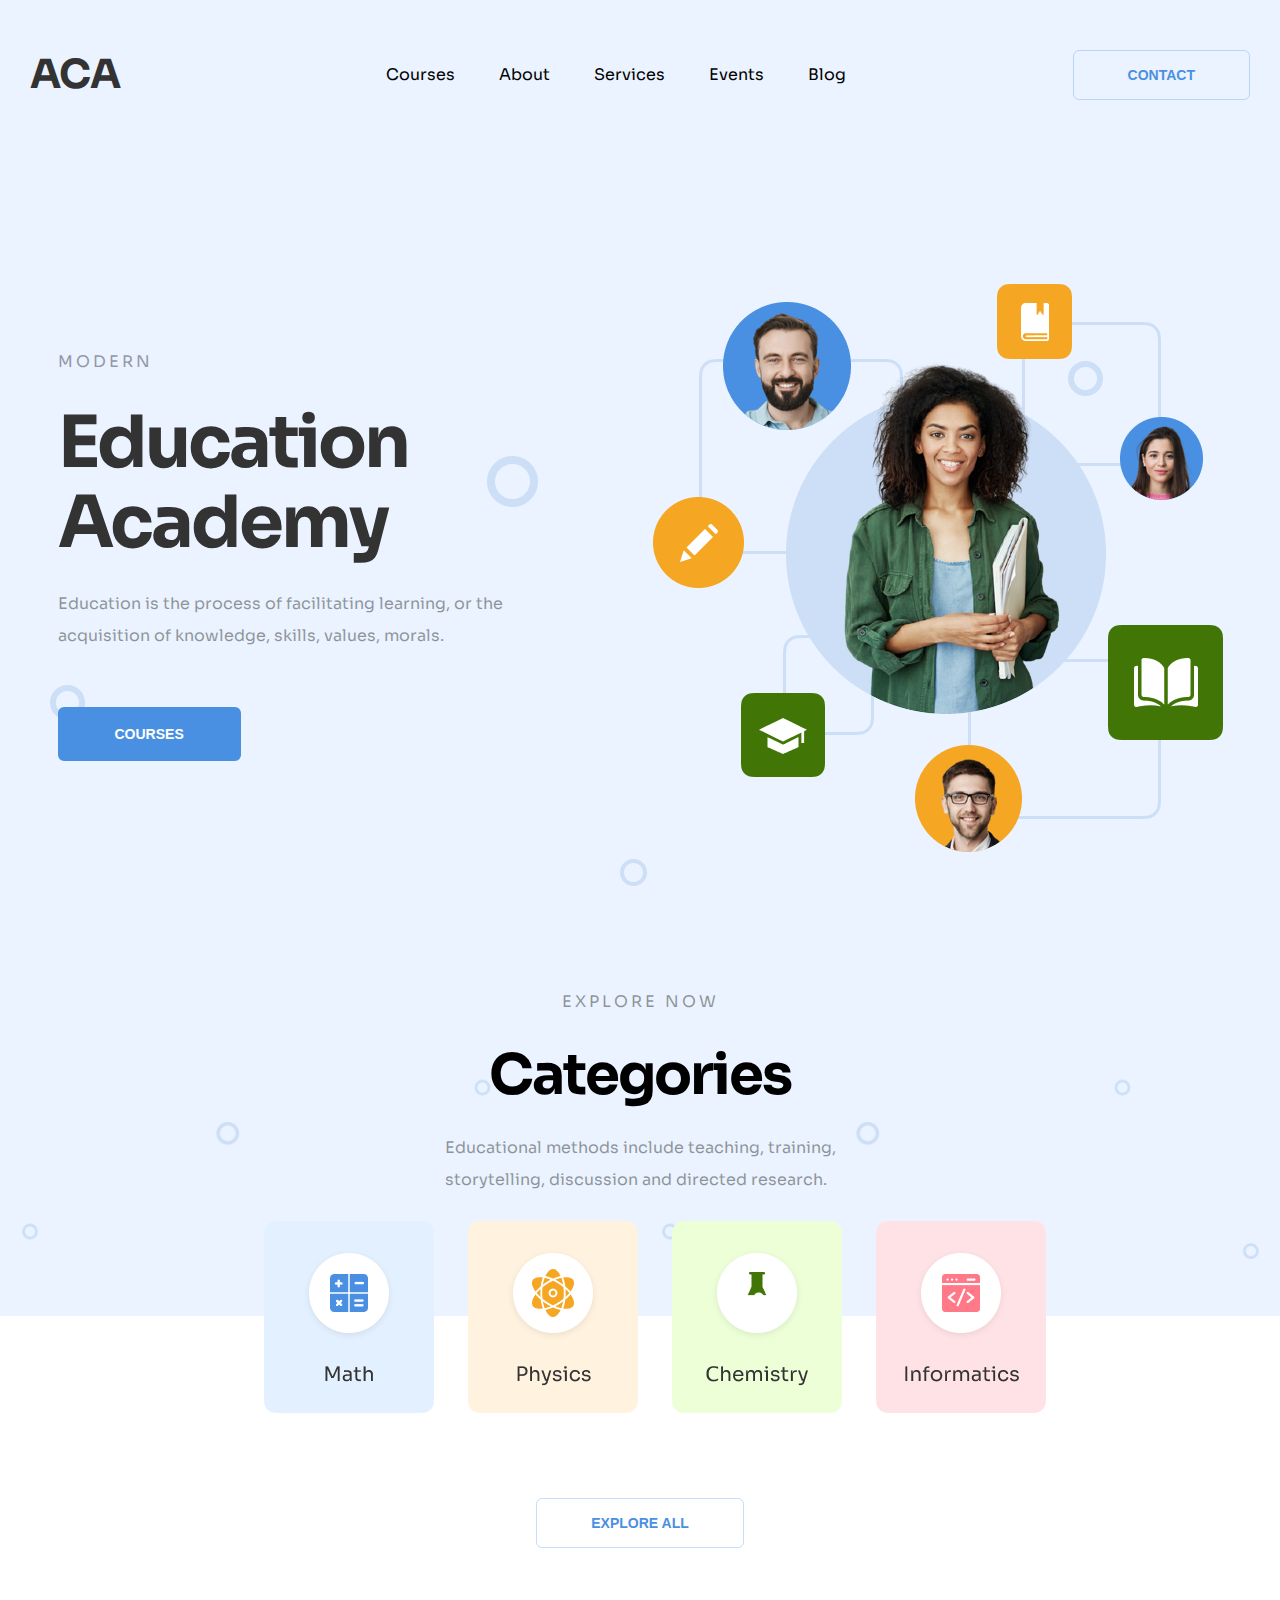
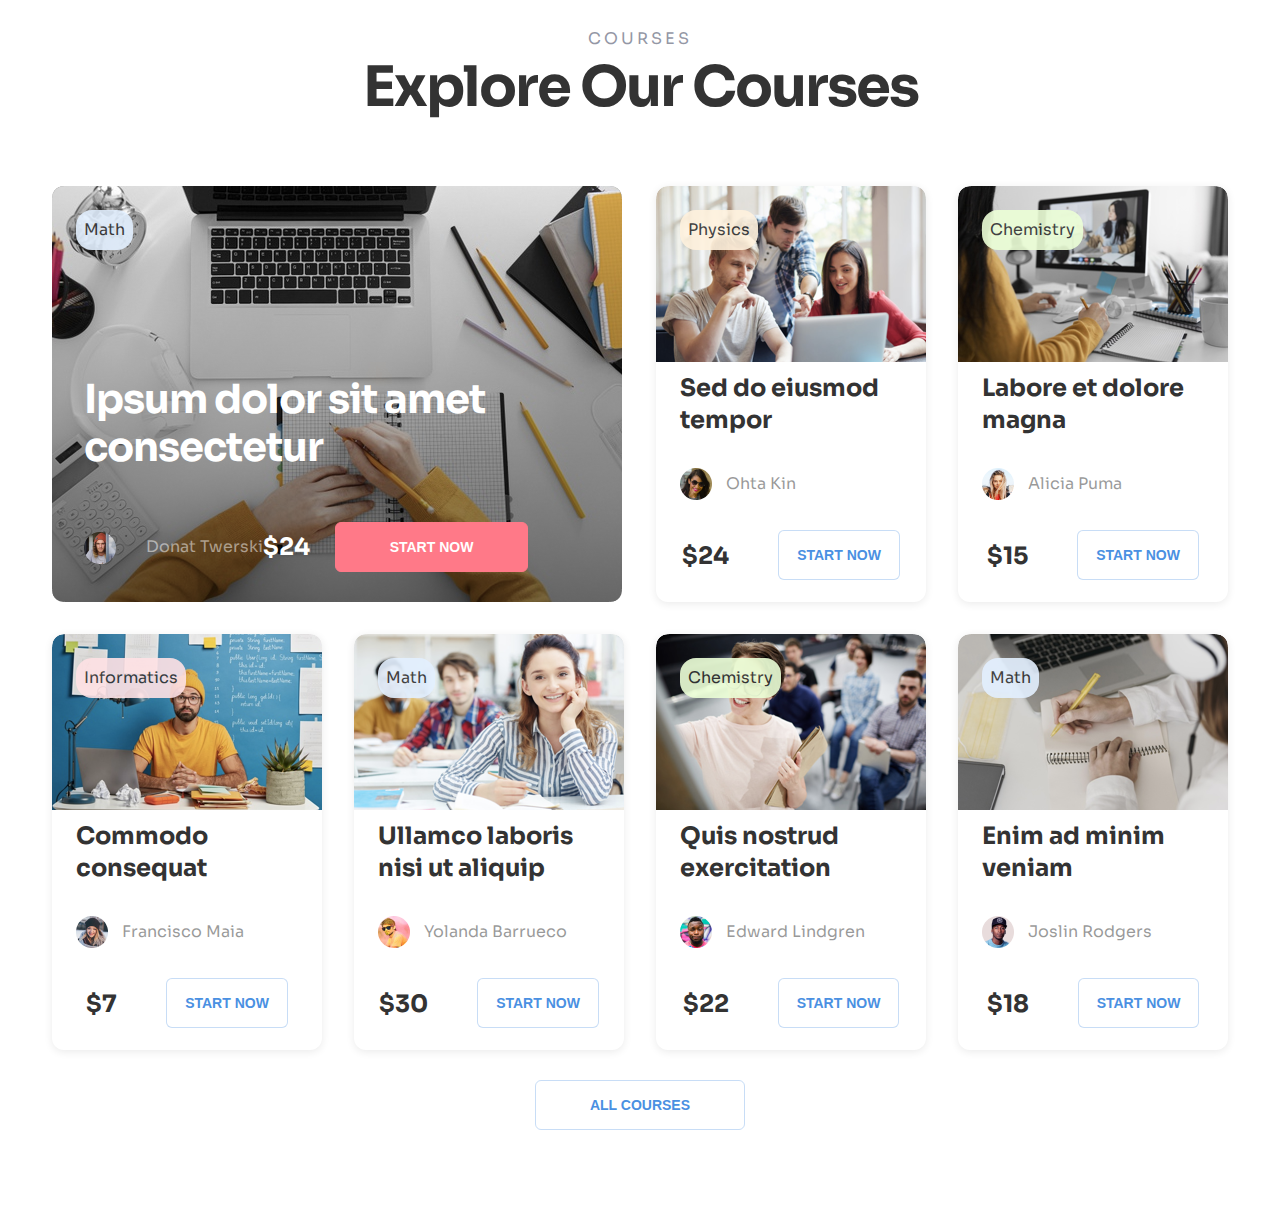
==== commit 03cf9677: "Фикс гридов, чистка кода" ====
--- a/index.html
+++ b/index.html
@@ -1,5 +1,6 @@
 <!DOCTYPE html>
 <html lang="en">
+
 <head>
     <meta charset="UTF-8">
     <meta http-equiv="X-UA-Compatible" content="IE=edge">
@@ -7,64 +8,153 @@
     <title>Document</title>
     <link rel="stylesheet" href="style.css">
     <link rel="preconnect" href="https://fonts.googleapis.com">
-<link rel="preconnect" href="https://fonts.gstatic.com" crossorigin>
-<link href="https://fonts.googleapis.com/css2?family=Sora:wght@100;200;300;400;500;600;700;800&display=swap" rel="stylesheet">
+    <link rel="preconnect" href="https://fonts.gstatic.com" crossorigin>
+    <link href="https://fonts.googleapis.com/css2?family=Sora:wght@100;200;300;400;500;600;700;800&display=swap"
+        rel="stylesheet">
 </head>
+
 <body>
-    
-        <header> 
-                <div class="container">
-                    <h1>ACA</h1>
-                    <div class="links">
-                        <a href="">
-                            Courses
-                        </a>
-                        <a href="">
-                            About
-                        </a>
-                        <a href="">
-                            Services
-                        </a>
-                        <a href="">
-                            Events
-                        </a>
-                        <a href="">
-                            Blog
-                        </a>
+
+    <header>
+        <div class="bg_blue">
+            <div class="container">
+                <h1>ACA</h1>
+                <div class="links">
+                    <a href="">
+                        Courses
+                    </a>
+                    <a href="">
+                        About
+                    </a>
+                    <a href="">
+                        Services
+                    </a>
+                    <a href="">
+                        Events
+                    </a>
+                    <a href="">
+                        Blog
+                    </a>
+                </div>
+                <input type="button" value="CONTACT">
+            </div>
+        </div>
+    </header>
+
+    <main>
+
+        <div class="bg_blue">
+            <div class="container">
+                <section class="educ_academy">
+                    <div class="Left_side">
+                        <h3>Modern</h3>
+                        <h1>Education
+                            <br>
+                            Academy
+                        </h1>
+                        <p>Education is the process of facilitating learning, or the
+                            <br> acquisition of knowledge, skills, values, morals.
+                        </p>
+                        <input type="button" value="COURSES">
                     </div>
-                    <input type="button" value="CONTACT">
+                    <img src="img/pic.png" alt="">
+                </section>
+            </div>
+        </div>
+
+        <section class="categories">
+
+            <div class="bg_blue"></div>
+
+            <h3>Explore Now</h3>
+            <h1>Categories</h1>
+            <p>Educational methods include teaching, training,<br>
+                storytelling, discussion and directed research.</p>
+            <div class="group">
+                <img src="img/math.png" alt="">
+                <img src="img/physics.png" alt="">
+                <img src="img/chemistry.png" alt="">
+                <img src="img/info.png" alt="">
+            </div>
+            <input type="button" value="Explore all">
+        </section>
+
+        <section class="courses">
+            <h5>Courses</h5>
+            <h2>Explore Our
+                Courses</h2>
+            <div class="courses_container">
+                <div class="course1">
+                    <div class="Math">Math</div>
+                    <h1>Ipsum dolor sit amet
+                        consectetur</h1>
+                    <div class="group_course_first">
+                        <h4>Donat Twerski</h4>
+                        <p>$24</p>
+                        <input type="button" value="Start Now">
+                    </div>
+                </div>
+                <div class="course2">
+                    <div class="Physics">Physics</div>
+                    <p class="course_name">Sed do eiusmod tempor</p>
+                    <h4 class="course_autor">Ohta Kin</h4>
+                    <div class="group_course">
+                        <p class="pricing">$24</p>
+                        <input type="button" value="Start Now" class="button_courses">
+                    </div>
+                </div>
+                <div class="course3">
+                    <div class="Chemistry">Chemistry</div>
+                    <p class="course_name">Labore et dolore magna</p>
+                    <h4 class="course_autor">Alicia Puma</h4>
+                    <div class="group_course">
+                        <p class="pricing">$15</p>
+                        <input type="button" value="Start Now" class="button_courses">
+                    </div>
+                </div>
+                <div class="course4">
+                    <div class="Informatics">Informatics</div>
+                    <p class="course_name">Commodo consequat</p>
+                    <h4 class="course_autor">Francisco Maia</h4>
+                    <div class="group_course">
+                        <p class="pricing">$7</p>
+                        <input type="button" value="Start Now" class="button_courses">
+                    </div>
+                </div>
+                <div class="course5">
+                    <div class="Math">Math</div>
+                    <p class="course_name">Ullamco laboris <br> nisi ut aliquip</p>
+                    <h4 class="course_autor">Yolanda Barrueco</h4>
+                    <div class="group_course">
+                        <p class="pricing">$30</p>
+                        <input type="button" value="Start Now" class="button_courses">
+                    </div>
+                </div>
+                <div class="course6">
+                    <div class="Chemistry">Chemistry</div>
+                    <p class="course_name">Quis nostrud exercitation</p>
+                    <h4 class="course_autor">Edward Lindgren</h4>
+                    <div class="group_course">
+                        <p class="pricing">$22</p>
+                        <input type="button" value="Start Now" class="button_courses">
+                    </div>
+                </div>
+                <div class="course7">
+                    <div class="Math">Math</div>
+                    <p class="course_name">Enim ad minim veniam</p>
+                    <h4 class="course_autor">Joslin Rodgers</h4>
+                    <div class="group_course">
+                        <p class="pricing">$18</p>
+                        <input type="button" value="Start Now" class="button_courses">
+                    </div>
                 </div>
             </div>
-        </header>
-        
-        <main>
-                <div class="wrapper">
-                    <div class="educ_academy">
-                        <div class="Left_side">
-                            <h3>Modern</h3>
-                            <h1>Education
-                                Academy</h1>
-                            <p>Education is the process of facilitating learning, or the
-                                <br> acquisition of knowledge, skills, values, morals.</p>
-                            <input type="button" value="COURSES">
-                        </div>
-                        <img src="img/pic.png" alt="">
-                    </div>
-                        <div class="categories">
-                            <h3>Explore Now</h3>
-                            <h1>Categories</h1>
-                            <p>Educational methods include teaching, training,<br>
-                                storytelling, discussion and directed research.</p>
-                                <div class="group">
-                                    <img src="img/math.png" alt="">
-                                    <img src="img/physics.png" alt="">
-                                    <img src="img/chemistry.png" alt="">
-                                    <img src="img/info.png" alt="">
-                                </div>
-                        </div>
-                </div>
-            </div>
-        </main>
-            
+
+            <input type="button" value="All courses" id="btn_All_Courses">
+
+        </section>
+    </main>
+
 </body>
+
 </html>--- a/style.css
+++ b/style.css
@@ -1,19 +1,70 @@
-body{
+* {
+    box-sizing: border-box;
+    margin: 0;
+}
+
+body {
     font-family: 'Sora', sans-serif;
-    background-image: url(img/bg.png);
-}
-
-.wrapper{
-    width: 76%;
-    margin-left: 175px;
-}
-.container{
-    display: flex;
+}
+
+section {
+    display: flex;
+    align-items: center;
+    padding-bottom: 50px;
+}
+
+input {
+    box-sizing: border-box;
+    border: 1px solid rgba(74, 144, 226, 0.3);
+    border-radius: 6px;
+    font-weight: 700;
+    font-size: 14px;
+    line-height: 18px;
+    text-align: center;
+    text-transform: uppercase;
+    color: #4A90E2;
+    width: fit-content;
+    margin: 30px 0;
+    padding: 15px 54px;
+    background: none;
+    cursor: pointer;
+}
+
+input:hover {
+    opacity: .8;
+    cursor: pointer;
+}
+
+
+
+.bg_blue {
+    background: url('img/bg.png');
+}
+
+.container {
+    display: flex;
+    justify-content: center;
+    align-items: center;
+}
+
+.container h1 {
+    font-style: normal;
+    font-weight: 700;
+    font-size: 40px;
+    line-height: 48px;
+    letter-spacing: -1px;
+    color: #333333;
+}
+
+
+
+header .container {
     justify-content: space-between;
-    align-items: center;
-}
-
-.links a{
+    padding: 20px 30px;
+}
+
+.links a {
+    color: black;
     margin-left: 40px;
     cursor: pointer;
     text-decoration: none;
@@ -23,67 +74,44 @@
     text-align: center;
 }
 
-.container input{
-    box-sizing: border-box;
-    border: 1px solid rgba(74, 144, 226, 0.3);
-    border-radius: 6px;
-    font-weight: 700;
-    font-size: 14px;
-    line-height: 18px;
-    text-align: center;
-    text-transform: uppercase;
-    color: #4A90E2;
-    padding: 15px 54px;
-    background: none;
-    cursor: pointer;
-}
-
-.container input:hover{
-    opacity: 0.8;
-}
-
-.container h1{
-font-style: normal;
-font-weight: 700;
-font-size: 40px;
-line-height: 48px;
-letter-spacing: -1px;
-color: #333333;
-}
-
-.educ_academy{
+
+.educ_academy {
     display: flex;
     justify-content: space-between;
-    margin-top: 134px;
-}
-
-.Left_side p{
-    font-weight: 400;
-    font-size: 16px;
-    line-height: 32px;
-    color: rgba(51, 51, 51, 0.5); 
-}
-
-.Left_side h1{
-    font-weight: 700;
-font-size: 72px;
-line-height: 80px;
-letter-spacing: -3px;
-
-color: #333333;
-}
-
-.Left_side h3{
-    font-weight: 400;
-font-size: 16px;
-line-height: 32px;
-letter-spacing: 3px;
-text-transform: uppercase;
-
-color: #9497A5;
-}
-
-.Left_side input{
+    padding: 134px 0;
+}
+
+.Left_side * {
+    padding-bottom: 25px;
+}
+
+.Left_side p {
+    font-weight: 400;
+    font-size: 16px;
+    line-height: 32px;
+    color: rgba(51, 51, 51, 0.5);
+}
+
+.Left_side h1 {
+    font-weight: 700;
+    font-size: 72px;
+    line-height: 80px;
+    letter-spacing: -3px;
+
+    color: #333333;
+}
+
+.Left_side h3 {
+    font-weight: 400;
+    font-size: 16px;
+    line-height: 32px;
+    letter-spacing: 3px;
+    text-transform: uppercase;
+
+    color: #9497A5;
+}
+
+.Left_side input {
     border: solid #4a90e2;
     border-radius: 6px;
     background: #4A90E2;
@@ -97,42 +125,258 @@
     cursor: pointer;
 }
 
-.categories{
-    margin-top: 239px;
+.educ_academy img {
+    padding-left: 150px;
+}
+
+
+
+.categories {
     display: flex;
     flex-direction: column;
     align-items: center;
 }
 
-.categories h3{
-    font-weight: 400;
-font-size: 16px;
-line-height: 32px;
-letter-spacing: 3px;
-text-transform: uppercase;
-margin-bottom: 18px;
-}
-
-.categories h1{
-    font-family: 'Sora';
-font-style: normal;
-font-weight: 700;
-font-size: 56px;
-line-height: 64px;
-letter-spacing: -2px;
-margin-bottom: 14px;
-}
-
-.categories p{
-    font-weight: 400;
-font-size: 16px;
-line-height: 32px;
-color: rgba(51, 51, 51, 0.5);
-margin-bottom: 43px;
-
-}
-
-.group img{
+.categories * {
+    margin-bottom: 25px;
+}
+
+.categories .bg_blue {
+    position: absolute;
+    z-index: -1;
+    width: 100%;
+    height: 330px;
+    background-size: 50%;
+}
+
+.categories h3 {
+    color: rgba(51, 51, 51, 0.5);
+    font-weight: 400;
+    font-size: 16px;
+    line-height: 32px;
+    letter-spacing: 3px;
+    text-transform: uppercase;
+}
+
+.categories h1 {
+    font-style: normal;
+    font-weight: 700;
+    font-size: 56px;
+    line-height: 64px;
+    letter-spacing: -2px;
+}
+
+.categories p {
+    font-weight: 400;
+    font-size: 16px;
+    line-height: 32px;
+    color: rgba(51, 51, 51, 0.5);
+
+}
+
+.group img {
     margin-left: 30px;
 }
 
+.courses {
+    display: flex;
+    flex-direction: column;
+}
+
+.courses h2 {
+    font-weight: 700;
+    font-size: 56px;
+    line-height: 64px;
+    letter-spacing: -2px;
+
+    color: #333333;
+}
+
+.courses h5 {
+    font-weight: 400;
+    font-size: 16px;
+    line-height: 32px;
+    letter-spacing: 3px;
+    text-transform: uppercase;
+
+    color: #9497A5;
+}
+
+.courses_container {
+    display: grid;
+    grid-template-columns: repeat(4, 1fr);
+    grid-template-rows: repeat(2, 1fr);
+    grid-gap: 32px;
+    margin-top: 67px;
+}
+
+.course1 {
+    width: 570px;
+    height: 416px;
+    background-image: url(img/Group\ 8.png);
+    grid-column: span 2;
+}
+
+.course1 h1 {
+    font-weight: 700;
+    font-size: 40px;
+    line-height: 48px;
+    letter-spacing: -1px;
+    color: #FFFFFF;
+    padding: 102px 0 0 32px;
+}
+
+.course1 h4 {
+    font-weight: 400;
+    font-size: 16px;
+    line-height: 32px;
+    color: rgba(255, 255, 255, 0.502972);
+}
+
+.group_course_first {
+    display: flex;
+    justify-content: center;
+    align-items: center;
+    margin-top: 20px;
+}
+
+
+.group_course_first p {
+    font-weight: 700;
+    font-size: 24px;
+    line-height: 32px;
+    color: #FFFFFF;
+}
+
+.group_course_first input {
+
+    margin-left: 25px;
+    font-weight: 700;
+    font-size: 14px;
+    line-height: 18px;
+    text-align: center;
+    color: #FFFFFF;
+    background: #FF7988;
+    border: 1px solid #FF7988;
+    border-radius: 6px;
+}
+
+.group_course {
+    display: flex;
+    justify-content: center;
+    align-items: center;
+}
+
+.group_course input {
+    margin-left: 49px;
+    margin-top: 30px;
+    margin-bottom: 32px;
+    font-style: normal;
+    font-weight: 700;
+    font-size: 14px;
+    line-height: 18px;
+    text-align: center;
+    text-transform: uppercase;
+    color: #4A90E2;
+    border: 1px solid rgba(74, 144, 226, 0.3);
+    border-radius: 6px;
+    padding: 15px 18.02px;
+    background: #ffffff;
+}
+
+.course2 {
+    background-image: url(img/Group\ 7.png);
+}
+
+.course3 {
+    background-image: url(img/Group\ 9.png);
+}
+
+.course4 {
+    background-image: url(img/Group\ 6.png);
+}
+
+.course5 {
+    background-image: url(img/Group\ 5.png);
+}
+
+.course6 {
+    background-image: url(img/Group\ 3.png);
+}
+
+.course7 {
+    background-image: url(img/Group\ 4.png);
+}
+
+.course2,
+.course3,
+.course4,
+.course5,
+.course6,
+.course7 {
+    width: 270px;
+    height: 416px;
+    background-repeat: no-repeat;
+    box-shadow: 0px 2px 8px rgba(0, 0, 0, 0.0818614);
+    border-radius: 12px;
+}
+
+.course_name {
+    font-weight: 700;
+    font-size: 24px;
+    line-height: 32px;
+    color: #333333;
+    margin-top: 122px;
+    margin-left: 24px;
+}
+
+.course_autor {
+    padding: 32px 0 0 70px;
+    font-weight: 400;
+    font-size: 16px;
+    line-height: 32px;
+    color: rgba(51, 51, 51, 0.5);
+}
+
+.pricing {
+    font-style: normal;
+    font-weight: 700;
+    font-size: 24px;
+    line-height: 32px;
+    color: #333333;
+}
+
+.Math,
+.Physics,
+.Chemistry,
+.Informatics {
+    font-weight: 400;
+    font-size: 16px;
+    line-height: 32px;
+    color: #333333;
+    border-radius: 16px;
+    border: 1px solid none;
+    margin: 24px;
+    text-align: center;
+    height: fit-content;
+    user-select: none;
+    width: fit-content;
+    padding: 4px 8px;
+    opacity: .9;
+}
+
+.Math {
+    background: #E3F0FF;
+}
+
+.Physics {
+    background: #FFF2DE;
+}
+
+.Chemistry {
+    background: #ECFFD7;
+}
+
+.Informatics {
+    background: #FFE2E5;
+}